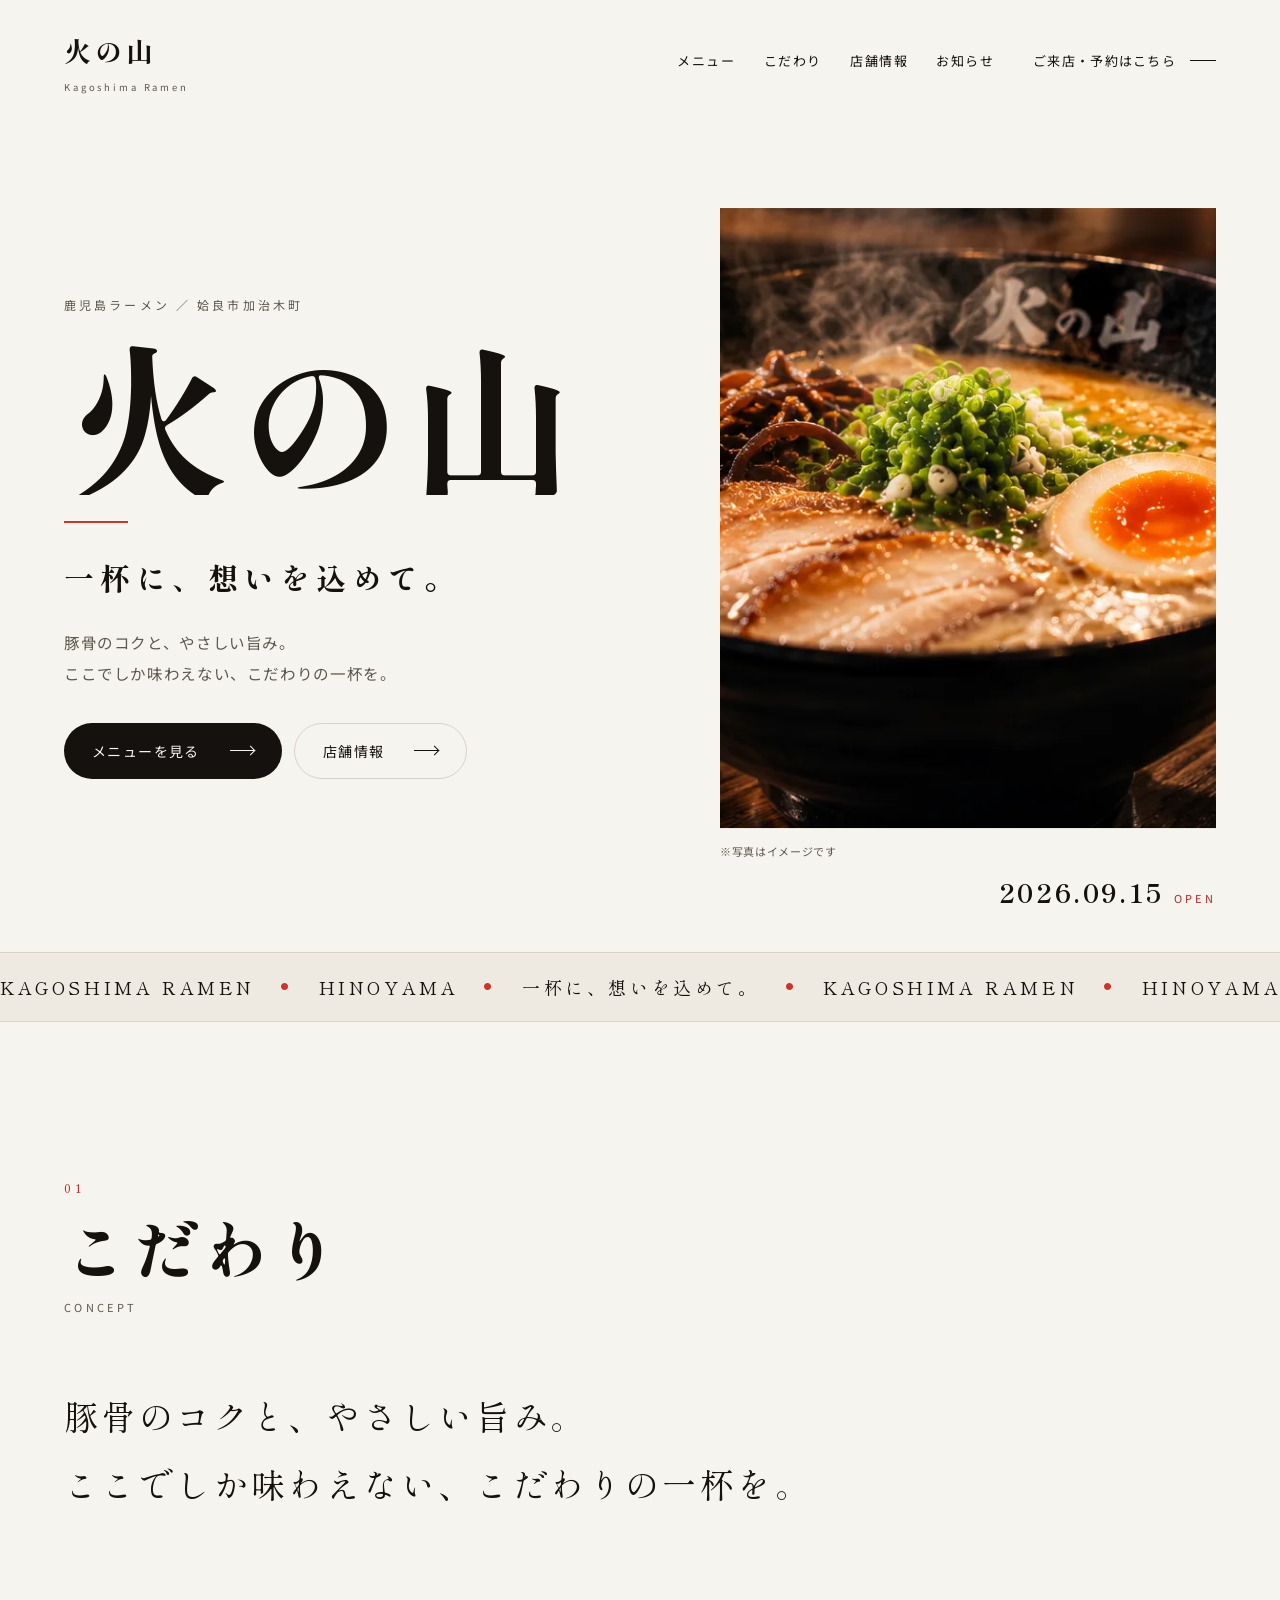
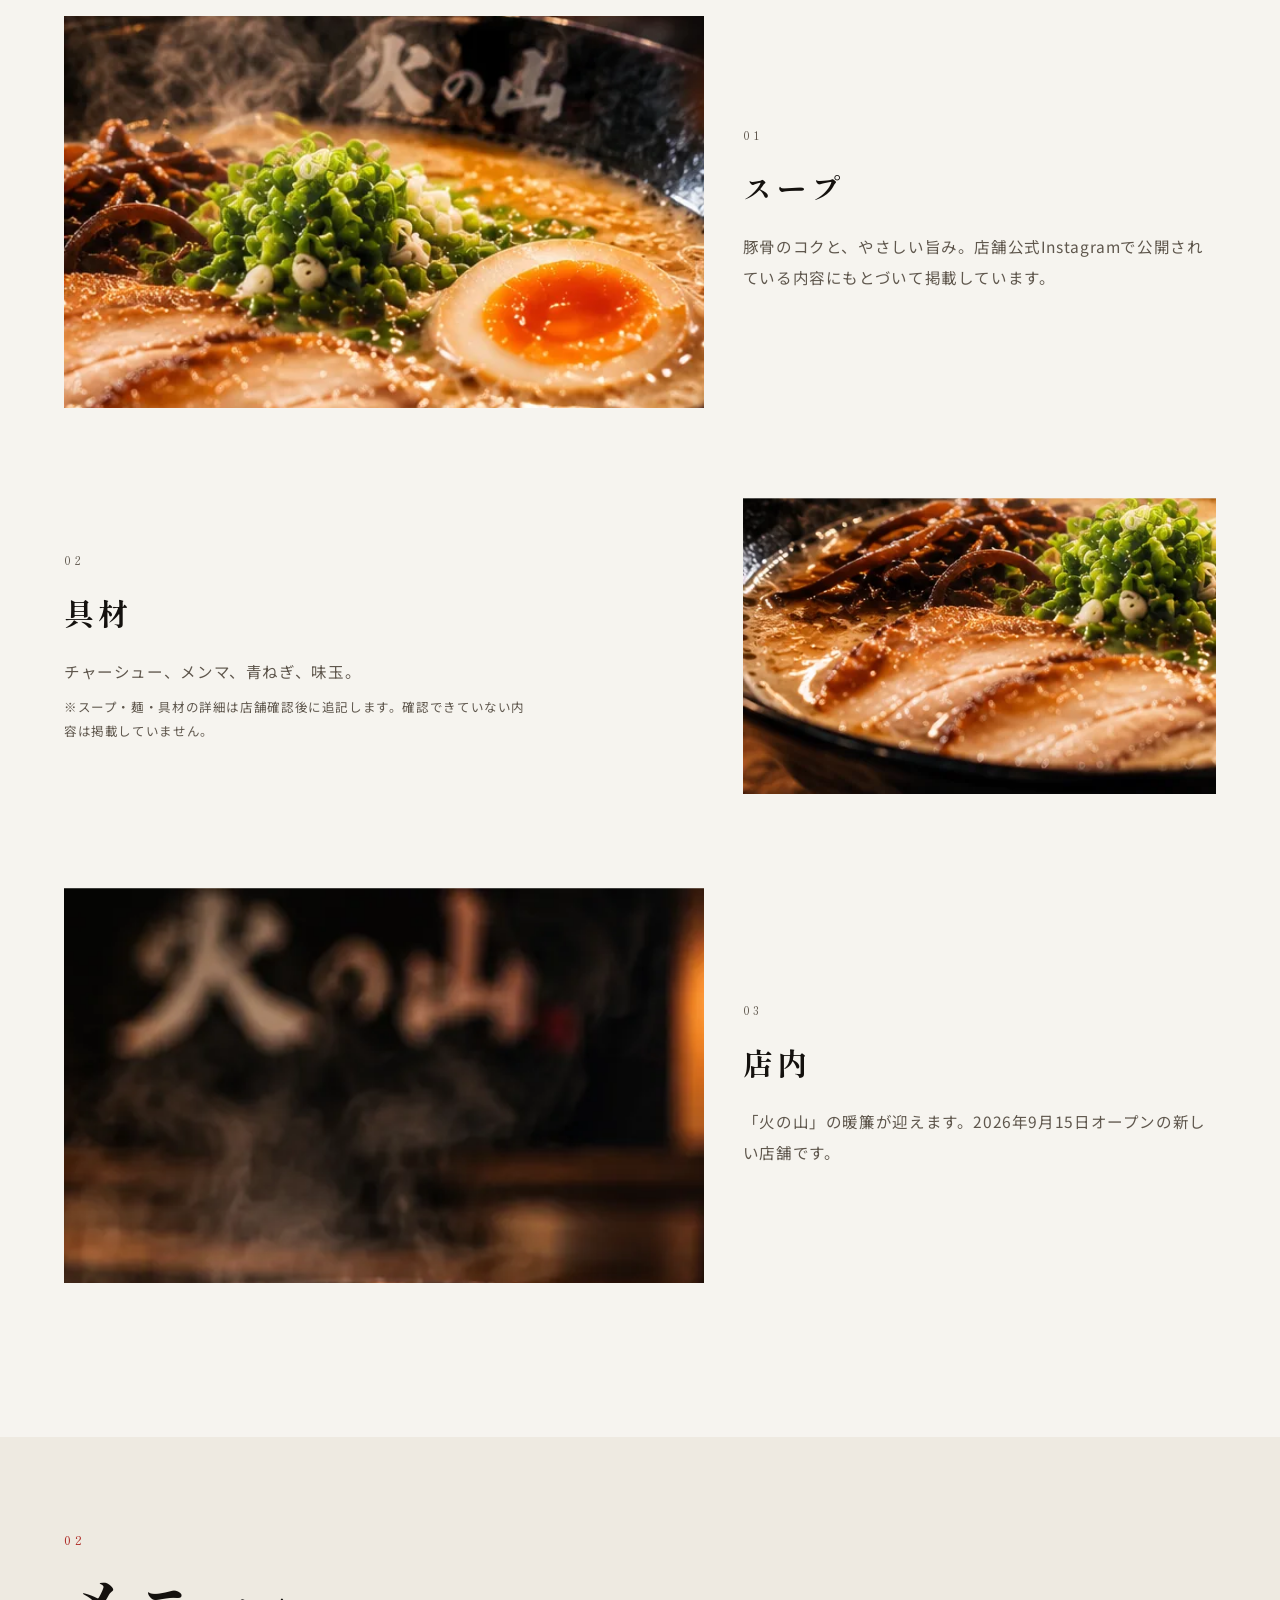
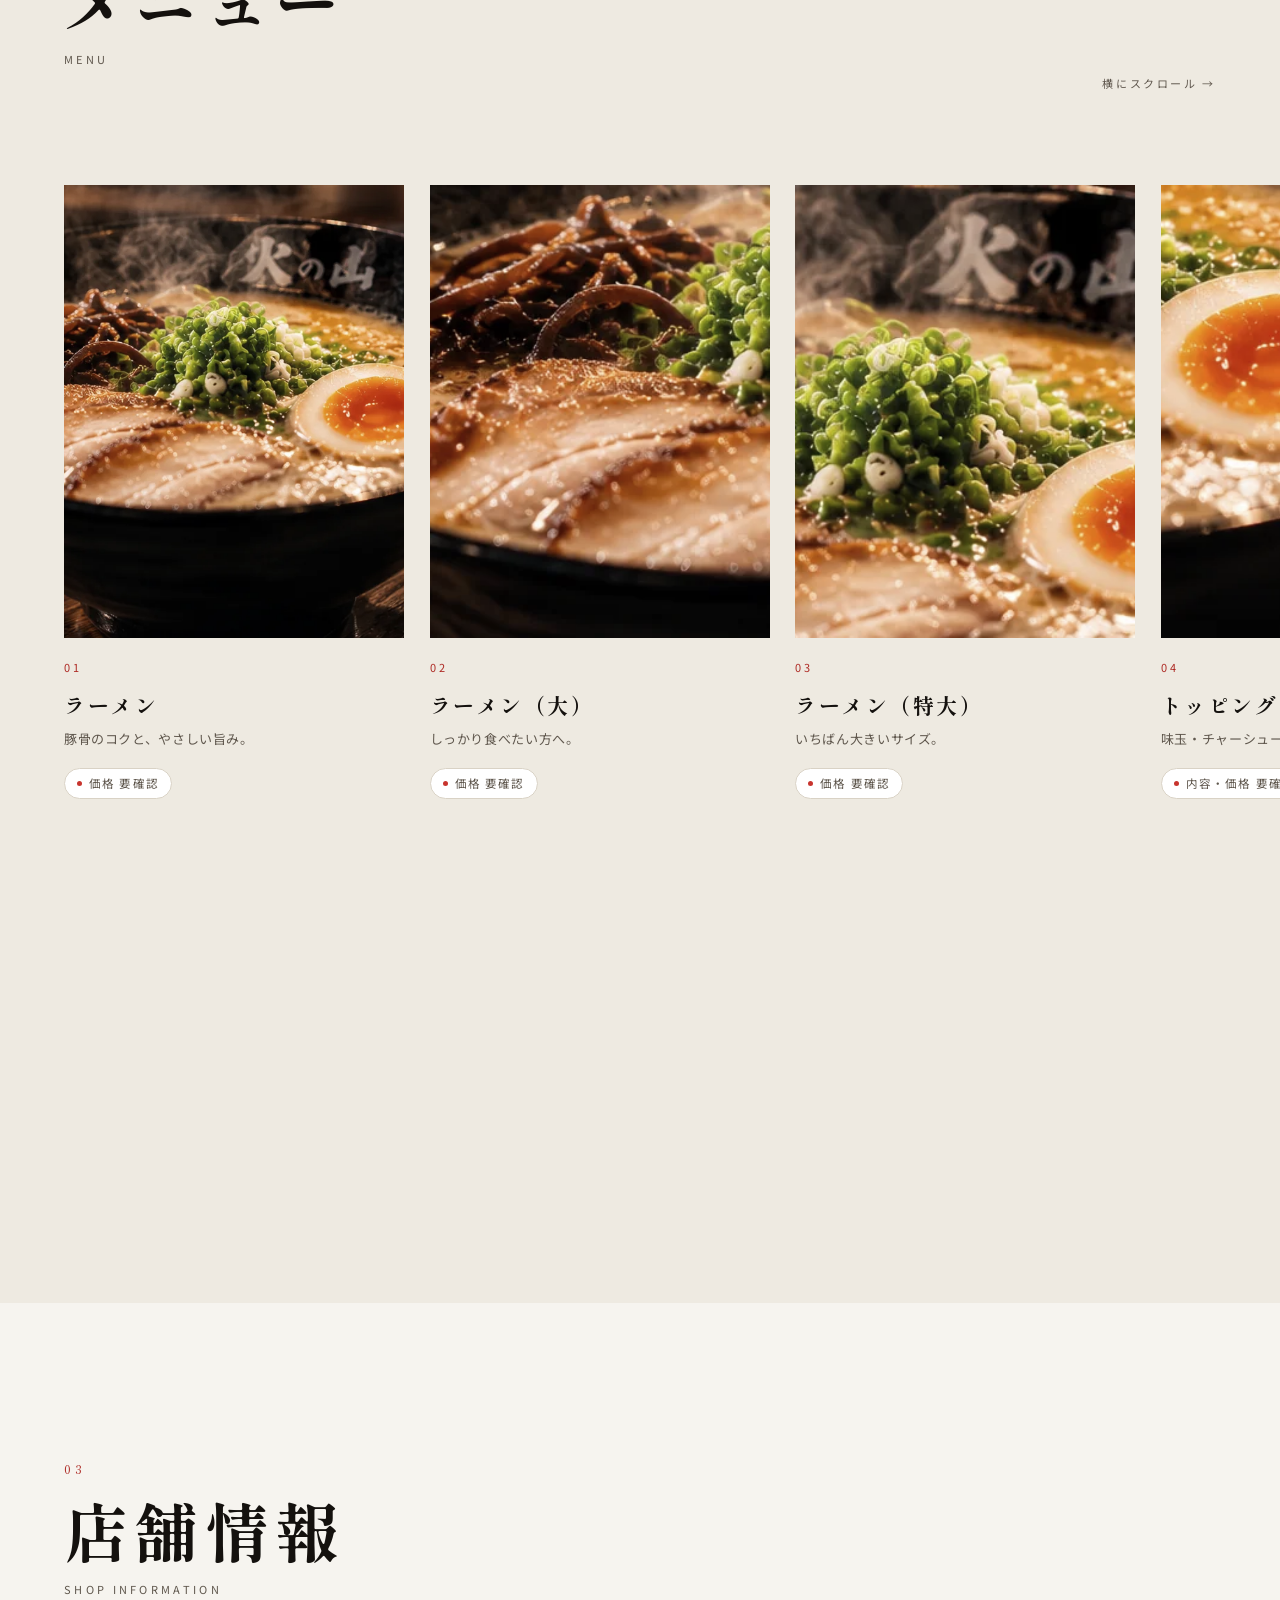
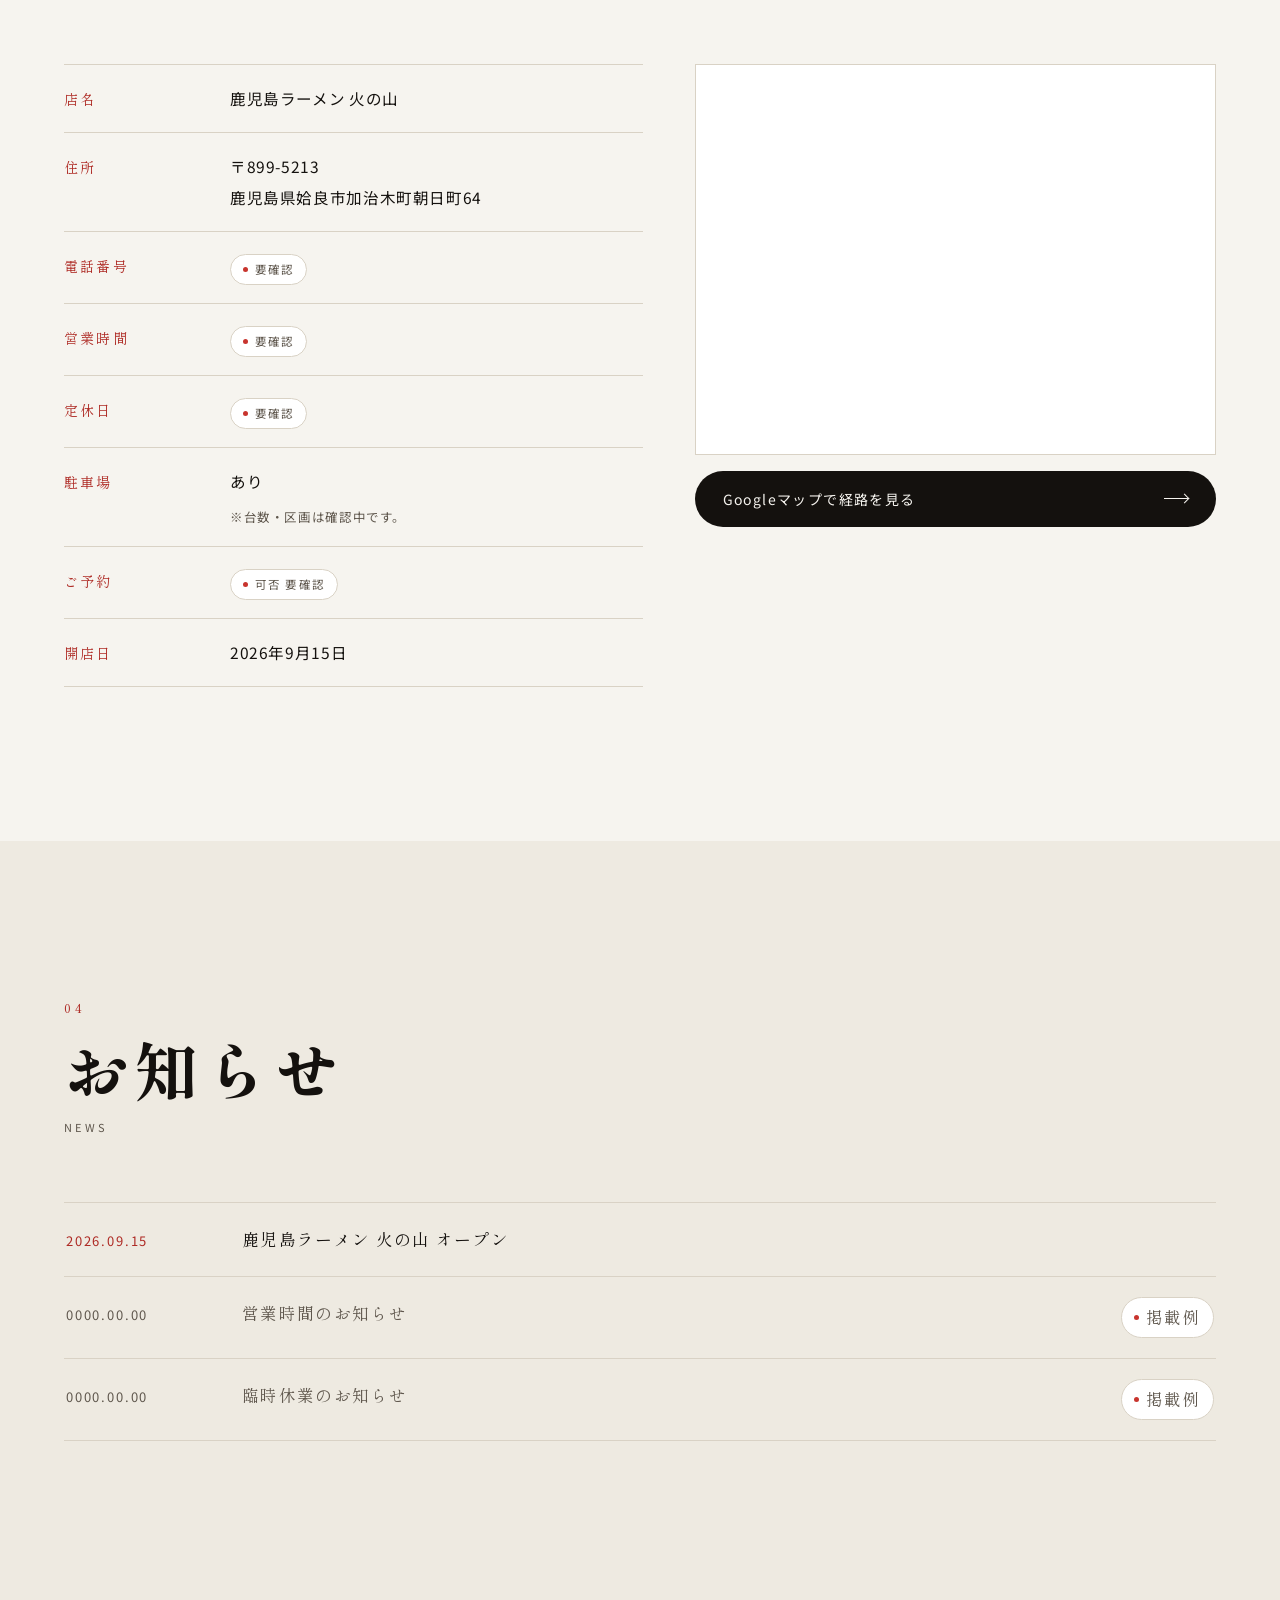
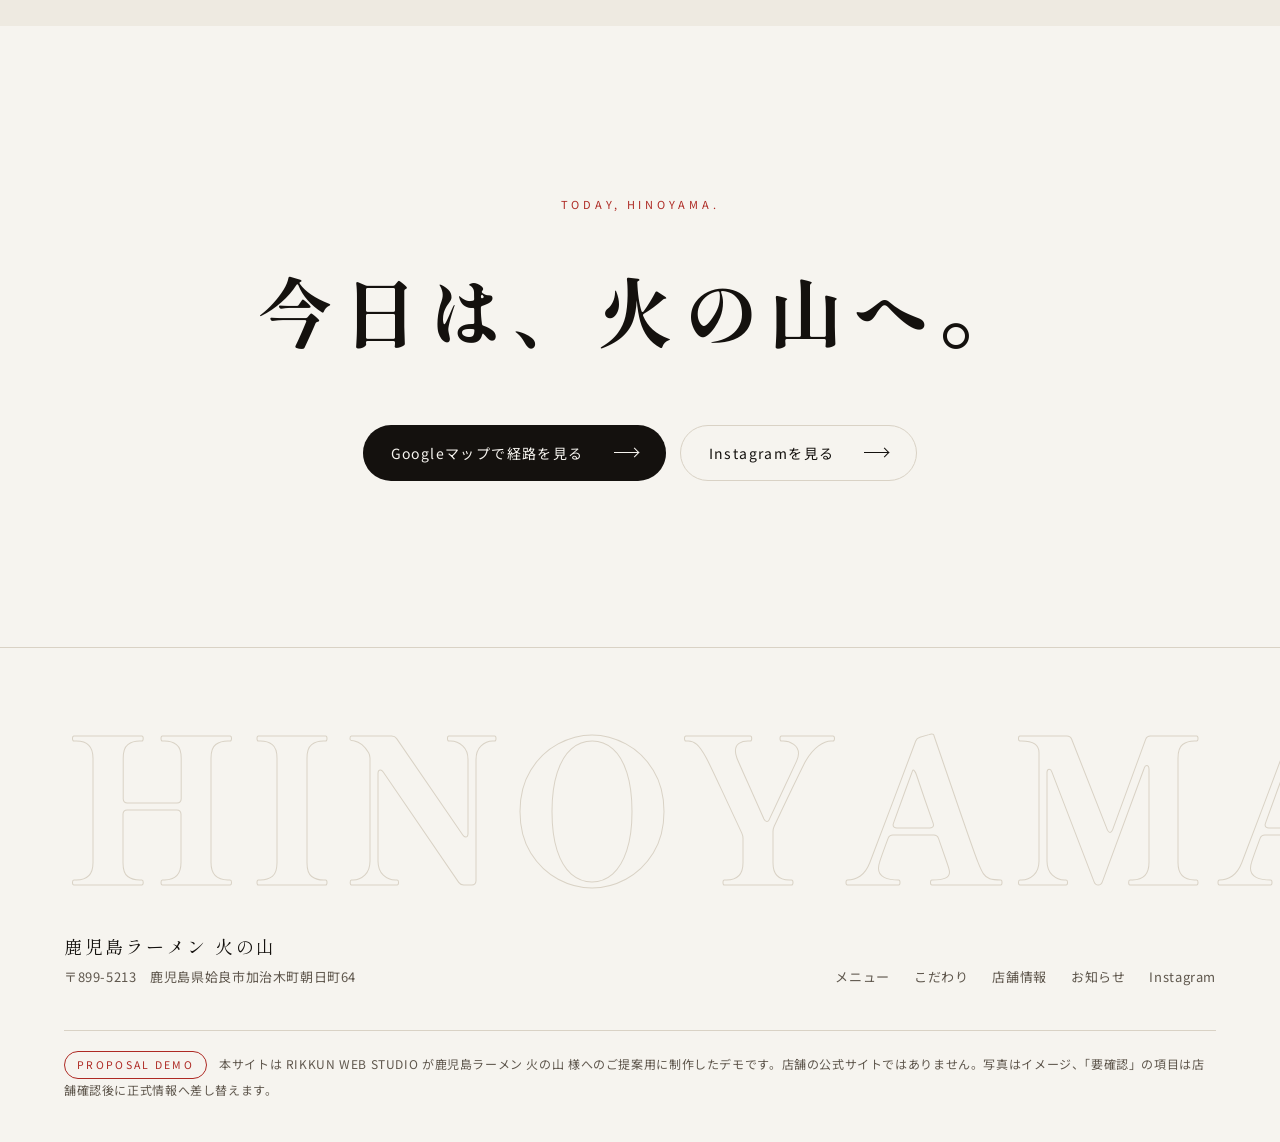
==== plan-b.html @ 131888f5 "feat: デザイン案B・案Cを追加（情報と事実性ルールは3案共通） 案A（index.html）はそのまま残し、見せ方の異なる2案を追加。  案B plan-b.html ― EDITORIAL L" ====
<!DOCTYPE html>
<html lang="ja">
<head>
<meta charset="utf-8">
<meta name="viewport" content="width=device-width, initial-scale=1">
<!-- ==========================================================================
     鹿児島ラーメン 火の山 ｜ 提案用デモサイト 案B
     コンセプト：EDITORIAL LIGHT ― 白と余白。写真と大きな文字だけで見せる。
     案Aが「夜の店内」なら、案Bは「昼の雑誌ページ」。
     ========================================================================== -->
<title>鹿児島ラーメン 火の山｜姶良市加治木町（案B）</title>
<meta name="description" content="姶良市加治木町の鹿児島ラーメン 火の山。豚骨のコクと、やさしい旨み。メニュー・店舗情報・アクセスをご案内します。">
<meta name="robots" content="noindex, nofollow">
<meta name="theme-color" content="#f6f4ef">
<script>document.documentElement.classList.add('js');</script>
<link rel="icon" href="assets/img/favicon.svg" type="image/svg+xml">
<link rel="preconnect" href="https://fonts.googleapis.com">
<link rel="preconnect" href="https://fonts.gstatic.com" crossorigin>
<link rel="preload" as="image" href="assets/img/dish-main.webp" fetchpriority="high">
<link rel="stylesheet" href="https://fonts.googleapis.com/css2?family=Noto+Sans+JP:wght@400;500;700&family=Shippori+Mincho+B1:wght@600;700;800&display=swap">
<link rel="stylesheet" href="assets/css/plan-b.css">
</head>

<body>
<a class="skip-link" href="#main">本文へスキップ</a>

<div class="progress" data-progress aria-hidden="true"><span></span></div>
<div class="cursor" data-cursor aria-hidden="true"><span>VIEW</span></div>

<header class="head" data-head>
  <a class="logo" href="#top">
    <span class="logo__name">火の山</span>
    <span class="logo__sub">Kagoshima Ramen</span>
  </a>
  <nav class="nav" aria-label="サイト内メニュー">
    <a href="#menu">メニュー</a>
    <a href="#concept">こだわり</a>
    <a href="#shop">店舗情報</a>
    <a href="#news">お知らせ</a>
  </nav>
  <a class="head__cta" href="#shop"><span>ご来店・予約はこちら</span><i aria-hidden="true"></i></a>
  <button class="burger" type="button" data-burger aria-expanded="false" aria-label="メニューを開く"><span></span><span></span></button>
</header>

<div class="drawer" data-drawer hidden>
  <nav aria-label="サイト内メニュー（モバイル）">
    <a href="#menu"><b>01</b>メニュー</a>
    <a href="#concept"><b>02</b>こだわり</a>
    <a href="#shop"><b>03</b>店舗情報</a>
    <a href="#news"><b>04</b>お知らせ</a>
  </nav>
</div>

<main id="main">

<!-- ===== HERO ================================================== -->
<section class="hero" id="top">
  <div class="hero__type">
    <p class="hero__label" data-in="1">鹿児島ラーメン ／ 姶良市加治木町</p>
    <h1 class="hero__title">
      <span class="line" data-in="2"><i>火の山</i></span>
    </h1>
    <p class="hero__lead" data-in="3">一杯に、想いを込めて。</p>
    <p class="hero__copy" data-in="4">豚骨のコクと、やさしい旨み。<br>ここでしか味わえない、こだわりの一杯を。</p>
    <p class="hero__cta" data-in="5">
      <a class="btn" href="#menu"><span>メニューを見る</span><i aria-hidden="true"></i></a>
      <a class="btn btn--ghost" href="#shop"><span>店舗情報</span><i aria-hidden="true"></i></a>
    </p>
  </div>

  <figure class="hero__fig" data-in="3">
    <img src="assets/img/dish-main.webp" width="850" height="649" alt="火の山のラーメン。豚骨スープにチャーシュー、メンマ、青ねぎ、味玉をのせた一杯。" fetchpriority="high" data-parallax="-26">
    <figcaption>※写真はイメージです</figcaption>
  </figure>

  <p class="hero__open" data-in="5"><b>2026.09.15</b><span>OPEN</span></p>
</section>

<div class="ticker" aria-hidden="true">
  <div class="ticker__track" data-ticker>
    <span>KAGOSHIMA RAMEN<i>●</i>HINOYAMA<i>●</i>一杯に、想いを込めて。<i>●</i></span>
    <span>KAGOSHIMA RAMEN<i>●</i>HINOYAMA<i>●</i>一杯に、想いを込めて。<i>●</i></span>
  </div>
</div>

<!-- ===== CONCEPT =============================================== -->
<section class="concept" id="concept" aria-labelledby="concept-h">
  <div class="wrap">
    <div class="shead">
      <p class="shead__no" data-reveal>01</p>
      <h2 class="shead__title" id="concept-h" data-reveal><span class="line"><i>こだわり</i></span></h2>
      <p class="shead__en" data-reveal>Concept</p>
    </div>

    <p class="statement" data-reveal>
      豚骨のコクと、やさしい旨み。<br>
      ここでしか味わえない、こだわりの一杯を。
    </p>

    <div class="rows">
      <div class="row" data-reveal>
        <figure class="row__fig"><img src="assets/img/d-broth.webp" width="570" height="370" loading="lazy" alt="豚骨スープの表面。細かな油が浮き、湯気が立っている。" data-parallax="-16"></figure>
        <div class="row__text">
          <p class="row__no">01</p>
          <h3>スープ</h3>
          <p>豚骨のコクと、やさしい旨み。店舗公式Instagramで公開されている内容にもとづいて掲載しています。</p>
        </div>
      </div>
      <div class="row row--rev" data-reveal>
        <figure class="row__fig"><img src="assets/img/d-chashu.webp" width="520" height="380" loading="lazy" alt="チャーシューとメンマ、青ねぎがのった一杯の具材。" data-parallax="14"></figure>
        <div class="row__text">
          <p class="row__no">02</p>
          <h3>具材</h3>
          <p>チャーシュー、メンマ、青ねぎ、味玉。<span class="note">※スープ・麺・具材の詳細は店舗確認後に追記します。確認できていない内容は掲載していません。</span></p>
        </div>
      </div>
      <div class="row" data-reveal>
        <figure class="row__fig"><img src="assets/img/noren.webp" width="640" height="330" loading="lazy" alt="店内に掲げられた「火の山」の暖簾。" data-parallax="-10"></figure>
        <div class="row__text">
          <p class="row__no">03</p>
          <h3>店内</h3>
          <p>「火の山」の暖簾が迎えます。2026年9月15日オープンの新しい店舗です。</p>
        </div>
      </div>
    </div>
  </div>
</section>

<!-- ===== MENU（横スクロール） ================================== -->
<section class="hscroll" id="menu" data-hscroll aria-labelledby="menu-h">
  <div class="hscroll__sticky">
    <div class="wrap hscroll__head">
      <div class="shead">
        <p class="shead__no" data-reveal>02</p>
        <h2 class="shead__title" id="menu-h" data-reveal><span class="line"><i>メニュー</i></span></h2>
        <p class="shead__en" data-reveal>Menu</p>
      </div>
      <p class="hscroll__hint" aria-hidden="true">横にスクロール →</p>
    </div>

    <div class="hscroll__track" data-htrack>
      <article class="card">
        <figure><img src="assets/img/dish-main.webp" width="850" height="649" loading="lazy" alt="ラーメン"></figure>
        <p class="card__no">01</p>
        <h3>ラーメン</h3>
        <p class="card__desc">豚骨のコクと、やさしい旨み。</p>
        <p class="card__price"><span class="tbc">価格 要確認</span></p>
      </article>
      <article class="card">
        <figure><img src="assets/img/d-chashu.webp" width="520" height="380" loading="lazy" alt="ラーメン（大）"></figure>
        <p class="card__no">02</p>
        <h3>ラーメン（大）</h3>
        <p class="card__desc">しっかり食べたい方へ。</p>
        <p class="card__price"><span class="tbc">価格 要確認</span></p>
      </article>
      <article class="card">
        <figure><img src="assets/img/d-broth.webp" width="570" height="370" loading="lazy" alt="ラーメン（特大）"></figure>
        <p class="card__no">03</p>
        <h3>ラーメン（特大）</h3>
        <p class="card__desc">いちばん大きいサイズ。</p>
        <p class="card__price"><span class="tbc">価格 要確認</span></p>
      </article>
      <article class="card">
        <figure><img src="assets/img/d-egg.webp" width="400" height="350" loading="lazy" alt="トッピング"></figure>
        <p class="card__no">04</p>
        <h3>トッピング</h3>
        <p class="card__desc">味玉・チャーシューなど。</p>
        <p class="card__price"><span class="tbc">内容・価格 要確認</span></p>
      </article>
      <article class="card card--note">
        <p>※掲載しているのは公開情報から確認できたメニューです。<br>構成・価格は店舗確認後に正式情報へ差し替えます。</p>
        <a class="btn btn--ghost" href="https://www.instagram.com/kagoshima.ramen.hinoyama/" target="_blank" rel="noopener"><span>最新のメニューを見る</span><i aria-hidden="true"></i></a>
      </article>
    </div>
  </div>
</section>

<!-- ===== SHOP ================================================== -->
<section class="shop" id="shop" aria-labelledby="shop-h">
  <div class="wrap">
    <div class="shead">
      <p class="shead__no" data-reveal>03</p>
      <h2 class="shead__title" id="shop-h" data-reveal><span class="line"><i>店舗情報</i></span></h2>
      <p class="shead__en" data-reveal>Shop Information</p>
    </div>

    <div class="shop__grid">
      <dl class="table" data-reveal>
        <div><dt>店名</dt><dd>鹿児島ラーメン 火の山</dd></div>
        <div><dt>住所</dt><dd>〒899-5213<br>鹿児島県姶良市加治木町朝日町64</dd></div>
        <div><dt>電話番号</dt><dd><span class="tbc">要確認</span></dd></div>
        <div><dt>営業時間</dt><dd><span class="tbc">要確認</span></dd></div>
        <div><dt>定休日</dt><dd><span class="tbc">要確認</span></dd></div>
        <div><dt>駐車場</dt><dd>あり<span class="note">※台数・区画は確認中です。</span></dd></div>
        <div><dt>ご予約</dt><dd><span class="tbc">可否 要確認</span></dd></div>
        <div><dt>開店日</dt><dd>2026年9月15日</dd></div>
      </dl>

      <div class="shop__map" data-reveal>
        <div class="map">
          <iframe title="鹿児島ラーメン 火の山 周辺地図（Googleマップ）"
            src="https://www.google.com/maps?q=%E9%B9%BF%E5%85%90%E5%B3%B6%E3%83%A9%E3%83%BC%E3%83%A1%E3%83%B3%20%E7%81%AB%E3%81%AE%E5%B1%B1%20%E9%B9%BF%E5%85%90%E5%B3%B6%E7%9C%8C%E5%A7%B6%E8%89%AF%E5%B8%82%E5%8A%A0%E6%B2%BB%E6%9C%A8%E7%94%BA%E6%9C%9D%E6%97%A5%E7%94%BA64&amp;hl=ja&amp;z=17&amp;output=embed"
            loading="lazy" referrerpolicy="no-referrer-when-downgrade"></iframe>
        </div>
        <a class="btn btn--wide" href="https://www.google.com/maps/dir/?api=1&amp;destination=%E9%B9%BF%E5%85%90%E5%B3%B6%E3%83%A9%E3%83%BC%E3%83%A1%E3%83%B3%20%E7%81%AB%E3%81%AE%E5%B1%B1%20%E9%B9%BF%E5%85%90%E5%B3%B6%E7%9C%8C%E5%A7%B6%E8%89%AF%E5%B8%82%E5%8A%A0%E6%B2%BB%E6%9C%A8%E7%94%BA%E6%9C%9D%E6%97%A5%E7%94%BA64" target="_blank" rel="noopener"><span>Googleマップで経路を見る</span><i aria-hidden="true"></i></a>
      </div>
    </div>
  </div>
</section>

<!-- ===== NEWS ================================================== -->
<section class="news" id="news" aria-labelledby="news-h">
  <div class="wrap">
    <div class="shead">
      <p class="shead__no" data-reveal>04</p>
      <h2 class="shead__title" id="news-h" data-reveal><span class="line"><i>お知らせ</i></span></h2>
      <p class="shead__en" data-reveal>News</p>
    </div>
    <ol class="news__list">
      <li data-reveal><time datetime="2026-09-15">2026.09.15</time><span>鹿児島ラーメン 火の山 オープン</span></li>
      <li class="is-sample" data-reveal><time>0000.00.00</time><span>営業時間のお知らせ</span><span class="tbc">掲載例</span></li>
      <li class="is-sample" data-reveal><time>0000.00.00</time><span>臨時休業のお知らせ</span><span class="tbc">掲載例</span></li>
    </ol>
    <p class="note" data-reveal>※「掲載例」はレイアウト確認用の表示です。実際のお知らせは掲載していません。</p>
  </div>
</section>

<!-- ===== CLOSING =============================================== -->
<section class="closing">
  <div class="wrap">
    <p class="closing__en" data-reveal>Today, Hinoyama.</p>
    <h2 class="closing__copy" data-reveal><span class="line"><i>今日は、火の山へ。</i></span></h2>
    <p class="closing__cta" data-reveal>
      <a class="btn" href="https://www.google.com/maps/dir/?api=1&amp;destination=%E9%B9%BF%E5%85%90%E5%B3%B6%E3%83%A9%E3%83%BC%E3%83%A1%E3%83%B3%20%E7%81%AB%E3%81%AE%E5%B1%B1%20%E9%B9%BF%E5%85%90%E5%B3%B6%E7%9C%8C%E5%A7%B6%E8%89%AF%E5%B8%82%E5%8A%A0%E6%B2%BB%E6%9C%A8%E7%94%BA%E6%9C%9D%E6%97%A5%E7%94%BA64" target="_blank" rel="noopener"><span>Googleマップで経路を見る</span><i aria-hidden="true"></i></a>
      <a class="btn btn--ghost" href="https://www.instagram.com/kagoshima.ramen.hinoyama/" target="_blank" rel="noopener"><span>Instagramを見る</span><i aria-hidden="true"></i></a>
    </p>
  </div>
</section>

</main>

<footer class="foot">
  <div class="wrap">
    <p class="foot__big" aria-hidden="true">HINOYAMA</p>
    <div class="foot__cols">
      <div>
        <p class="foot__name">鹿児島ラーメン 火の山</p>
        <p class="foot__addr">〒899-5213　鹿児島県姶良市加治木町朝日町64</p>
      </div>
      <nav class="foot__nav" aria-label="フッターメニュー">
        <a href="#menu">メニュー</a><a href="#concept">こだわり</a><a href="#shop">店舗情報</a><a href="#news">お知らせ</a>
        <a href="https://www.instagram.com/kagoshima.ramen.hinoyama/" target="_blank" rel="noopener">Instagram</a>
      </nav>
    </div>
    <p class="foot__demo"><span>PROPOSAL DEMO</span>本サイトは RIKKUN WEB STUDIO が鹿児島ラーメン 火の山 様へのご提案用に制作したデモです。店舗の公式サイトではありません。写真はイメージ、「要確認」の項目は店舗確認後に正式情報へ差し替えます。</p>
  </div>
</footer>

<script src="assets/js/plan-b.js" defer></script>
</body>
</html>
---- assets/css/plan-b.css ----
@charset "utf-8";
/* ==========================================================================
   火の山 ｜ 案B：EDITORIAL LIGHT
   白と余白、大きな明朝、朱の一点。写真は白地に置いて素材感を見せる。
   ========================================================================== */
:root {
  --paper:  #f6f4ef;
  --paper2: #eeeae1;
  --ink:    #14110e;
  --ink-60: #5f574d;
  --line:   #d9d2c5;
  --red:    #c8342e;
  --red-ink:#ae2a24;   /* 小さな文字用（白地でAA確保） */

  --font-jp:  "Noto Sans JP", "Hiragino Kaku Gothic ProN", "Yu Gothic", Meiryo, sans-serif;
  --font-min: "Shippori Mincho B1", "Hiragino Mincho ProN", "Yu Mincho", serif;

  --pad: clamp(20px, 5vw, 80px);
  --sec: clamp(88px, 12vw, 180px);
  --maxw: 1280px;
  --e: cubic-bezier(.16, 1, .3, 1);
}

*, *::before, *::after { box-sizing: border-box; }
html { -webkit-text-size-adjust: 100%; scroll-behavior: smooth; }
@media (prefers-reduced-motion: reduce) { html { scroll-behavior: auto; } }
body {
  margin: 0; background: var(--paper); color: var(--ink);
  font-family: var(--font-jp); font-size: 15.5px; line-height: 2; letter-spacing: .04em;
  overflow-x: hidden;
}
body.is-locked { overflow: hidden; }
h1, h2, h3, p, dl, dd, ol, ul, figure { margin: 0; }
ul, ol { padding: 0; list-style: none; }
img { display: block; max-width: 100%; height: auto; }
a { color: inherit; text-decoration: none; }
button { font: inherit; color: inherit; background: none; border: 0; cursor: pointer; }
:focus-visible { outline: 2px solid var(--red); outline-offset: 4px; }
.wrap { width: 100%; max-width: var(--maxw); margin-inline: auto; padding-inline: var(--pad); }
.skip-link {
  position: fixed; top: 10px; left: 10px; z-index: 300; transform: translateY(-200%);
  background: var(--ink); color: var(--paper); padding: 12px 20px;
}
.skip-link:focus { transform: translateY(0); }
.note { display: block; margin-top: 8px; font-size: 12.5px; line-height: 1.9; color: var(--ink-60); }

/* 未確認情報 */
.tbc {
  display: inline-flex; align-items: center; gap: 7px; padding: 3px 12px;
  border: 1px solid var(--line); border-radius: 999px; background: #fff;
  font-size: 11.5px; letter-spacing: .1em; color: var(--ink-60); white-space: nowrap;
}
.tbc::before { content: ""; width: 5px; height: 5px; border-radius: 50%; background: var(--red); }

/* 行マスクの出現（エディトリアルらしい動き）
   JS無効のときは transform をかけない＝常に表示される */
.line { display: block; overflow: hidden; }
.line > i { display: block; font-style: normal; }
.js .line > i { transform: translateY(105%); }
.js .is-in .line > i, .js .is-ready .line > i { transform: none; transition: transform 1.1s var(--e); }

/* ボタン */
.btn {
  display: inline-flex; align-items: center; justify-content: space-between; gap: 30px;
  min-height: 56px; padding: 12px 28px; border-radius: 999px;
  background: var(--ink); color: var(--paper);
  font-size: 14px; letter-spacing: .1em;
  transition: background-color .4s var(--e), color .4s var(--e), gap .4s var(--e);
}
.btn i { position: relative; display: block; width: 24px; height: 1px; background: currentColor; }
.btn i::after {
  content: ""; position: absolute; right: 0; top: -3px; width: 7px; height: 7px;
  border-top: 1px solid currentColor; border-right: 1px solid currentColor; transform: rotate(45deg);
}
.btn:hover { background: var(--red); gap: 38px; }
.btn--ghost { background: transparent; color: var(--ink); border: 1px solid var(--line); }
.btn--ghost:hover { background: var(--ink); color: var(--paper); border-color: var(--ink); }
.btn--wide { width: 100%; }

/* 進捗・カーソル */
.progress { position: fixed; top: 0; left: 0; right: 0; height: 2px; z-index: 120; }
.progress span { display: block; height: 100%; width: 0; background: var(--red); }
.cursor {
  position: fixed; top: 0; left: 0; z-index: 130; width: 0; height: 0; pointer-events: none;
}
.cursor span {
  position: absolute; left: -37px; top: -37px; width: 74px; height: 74px;
  display: grid; place-items: center; border-radius: 50%; background: var(--red); color: #fff;
  font-size: 10px; letter-spacing: .18em;
  opacity: 0; transform: scale(.4); transition: opacity .4s var(--e), transform .5s var(--e);
}
.cursor.is-on span { opacity: 1; transform: scale(1); }
@media (hover: none), (pointer: coarse) { .cursor { display: none; } }

/* ヘッダー */
.head {
  position: fixed; top: 0; left: 0; right: 0; z-index: 100;
  display: flex; align-items: center; gap: clamp(20px, 3vw, 48px);
  padding: 24px var(--pad); transition: padding .4s var(--e), background-color .4s, border-color .4s;
  border-bottom: 1px solid transparent;
}
.head.is-stuck { padding: 12px var(--pad); background: rgba(246, 244, 239, .9); backdrop-filter: blur(10px); border-bottom-color: var(--line); }
.logo { margin-right: auto; display: grid; }
.logo__name { font-family: var(--font-min); font-weight: 800; font-size: clamp(22px, 2.6vw, 27px); letter-spacing: .14em; }
.logo__sub { font-size: 9.5px; letter-spacing: .3em; color: var(--ink-60); }
.nav { display: flex; gap: clamp(16px, 2.2vw, 32px); }
.nav a { position: relative; font-size: 13px; letter-spacing: .12em; padding: 6px 0; }
.nav a::after {
  content: ""; position: absolute; left: 0; bottom: 0; width: 100%; height: 1px; background: var(--red);
  transform: scaleX(0); transform-origin: right; transition: transform .4s var(--e);
}
.nav a:hover::after, .nav a.is-current::after { transform: scaleX(1); transform-origin: left; }
.head__cta { display: inline-flex; align-items: center; gap: 14px; font-size: 13px; letter-spacing: .1em; }
.head__cta i { display: block; width: 26px; height: 1px; background: var(--ink); transition: width .4s var(--e); }
.head__cta:hover i { width: 36px; }
@media (max-width: 960px) { .nav, .head__cta { display: none; } }
.burger { display: none; width: 42px; height: 42px; margin-left: auto; padding: 12px 6px; }
.burger span { display: block; height: 1px; background: var(--ink); transition: transform .4s var(--e); }
.burger span + span { margin-top: 8px; }
.burger[aria-expanded="true"] span:first-child { transform: translateY(4.5px) rotate(18deg); }
.burger[aria-expanded="true"] span:last-child { transform: translateY(-4.5px) rotate(-18deg); }
@media (max-width: 960px) { .burger { display: block; } }
.drawer {
  position: fixed; inset: 0; z-index: 99; display: grid; align-content: center;
  padding: 100px var(--pad); background: var(--paper);
  opacity: 0; visibility: hidden; transition: opacity .45s var(--e), visibility .45s;
}
.drawer.is-open { opacity: 1; visibility: visible; }
.drawer a {
  display: flex; align-items: baseline; gap: 18px; padding: 16px 0; border-bottom: 1px solid var(--line);
  font-family: var(--font-min); font-size: 24px; letter-spacing: .12em;
  opacity: 0; transform: translateY(16px); transition: opacity .6s var(--e), transform .6s var(--e);
}
.drawer a b { font-family: var(--font-jp); font-size: 11px; font-weight: 400; letter-spacing: .24em; color: var(--red-ink); }
.drawer.is-open a { opacity: 1; transform: none; }
.drawer.is-open a:nth-child(1) { transition-delay: .06s; }
.drawer.is-open a:nth-child(2) { transition-delay: .12s; }
.drawer.is-open a:nth-child(3) { transition-delay: .18s; }
.drawer.is-open a:nth-child(4) { transition-delay: .24s; }

/* ヒーロー */
.hero {
  position: relative; display: grid; gap: clamp(30px, 4vw, 60px);
  padding: clamp(130px, 17vw, 210px) var(--pad) clamp(50px, 7vw, 90px);
  max-width: var(--maxw); margin-inline: auto;
}
@media (min-width: 900px) { .hero { grid-template-columns: 1fr .82fr; align-items: center; } }
.hero__label { font-size: 12px; letter-spacing: .26em; color: var(--ink-60); }
.hero__title { margin-top: 18px; }
.hero__title .line > i {
  display: block; font-family: var(--font-min); font-weight: 800;
  font-size: clamp(76px, 13vw, 168px); line-height: .96; letter-spacing: .04em;
}
.hero__lead {
  margin-top: 26px; padding-top: 26px; position: relative;
  font-family: var(--font-min); font-weight: 700; font-size: clamp(20px, 2.6vw, 30px); letter-spacing: .2em;
}
.hero__lead::before {
  content: ""; position: absolute; top: 0; left: 0; width: 64px; height: 2px; background: var(--red);
  transform: scaleX(0); transform-origin: left; transition: transform .9s var(--e) .7s;
}
.is-ready .hero__lead::before { transform: scaleX(1); }
.hero__copy { margin-top: 20px; color: var(--ink-60); }
.hero__cta { margin-top: 34px; display: flex; flex-wrap: wrap; gap: 12px; }
.hero__fig { position: relative; }
.hero__fig img { width: 100%; aspect-ratio: 4 / 5; object-fit: cover; }
@media (max-width: 899px) { .hero__fig img { aspect-ratio: 4 / 3; } }
.hero__fig figcaption { margin-top: 10px; font-size: 11px; color: var(--ink-60); letter-spacing: .06em; }
.hero__open {
  position: absolute; right: var(--pad); bottom: clamp(16px, 3vw, 34px);
  display: flex; align-items: baseline; gap: 10px;
}
.hero__open b { font-family: var(--font-min); font-size: clamp(18px, 2.4vw, 26px); letter-spacing: .1em; }
.hero__open span { font-size: 11px; letter-spacing: .3em; color: var(--red-ink); }
@media (max-width: 899px) { .hero__open { position: static; margin-top: 22px; } }

/* 流れる帯 */
.ticker { border-block: 1px solid var(--line); padding: 16px 0; overflow: hidden; background: var(--paper2); }
.ticker__track { display: flex; width: max-content; animation: tick 34s linear infinite; }
.ticker__track span {
  display: inline-flex; align-items: center; white-space: nowrap;
  font-family: var(--font-min); font-size: clamp(14px, 1.8vw, 18px); letter-spacing: .2em;
}
.ticker__track i { margin: 0 26px; color: var(--red); font-style: normal; font-size: 8px; }
@keyframes tick { to { transform: translateX(-50%); } }

/* セクション見出し */
.shead { display: grid; gap: 6px; margin-bottom: clamp(38px, 5vw, 70px); }
.shead__no { font-family: var(--font-min); font-size: 13px; letter-spacing: .3em; color: var(--red-ink); }
.shead__title .line > i { font-family: var(--font-min); font-weight: 800; font-size: clamp(32px, 5.6vw, 64px); letter-spacing: .1em; line-height: 1.3; }
.shead__en { font-size: 11px; letter-spacing: .3em; color: var(--ink-60); text-transform: uppercase; }

/* こだわり */
.concept { padding-block: var(--sec); }
.statement {
  font-family: var(--font-min); font-size: clamp(19px, 3vw, 34px); line-height: 2; letter-spacing: .1em;
  max-width: 24em; margin-bottom: clamp(48px, 7vw, 100px);
}
.rows { display: grid; gap: clamp(50px, 7vw, 110px); }
.row { display: grid; gap: clamp(20px, 3vw, 48px); align-items: center; }
@media (min-width: 820px) {
  .row { grid-template-columns: 1.15fr .85fr; }
  .row--rev .row__fig { order: 2; }
}
.row__fig { overflow: hidden; }
.row__fig img { width: 100%; aspect-ratio: 16 / 10; object-fit: cover; transform: scale(1.1); transition: transform 1.2s var(--e); }
.row:hover .row__fig img { transform: scale(1.16); }
.row__no { font-family: var(--font-min); font-size: 12px; letter-spacing: .3em; color: var(--red-ink); }
.row__text h3 { margin: 10px 0 14px; font-family: var(--font-min); font-size: clamp(22px, 3vw, 30px); letter-spacing: .14em; }
.row__text p { color: var(--ink-60); max-width: 30em; }

/* メニュー（横スクロール） */
.hscroll { position: relative; background: var(--paper2); }
.hscroll__sticky { padding-block: var(--sec); overflow: hidden; }
@media (min-width: 901px) {
  .hscroll__sticky {
    position: sticky; top: 0; min-height: 100vh;
    display: flex; flex-direction: column; justify-content: center; gap: clamp(30px, 4vw, 56px);
    padding-block: clamp(60px, 8vw, 90px);
  }
}
.hscroll__head { display: flex; justify-content: space-between; align-items: flex-end; gap: 30px; }
.hscroll__hint { font-size: 11px; letter-spacing: .24em; color: var(--ink-60); padding-bottom: 40px; }
.hscroll__track { display: flex; gap: clamp(16px, 2vw, 28px); padding-inline: var(--pad); will-change: transform; }
.card { flex: 0 0 min(340px, 74vw); }
.card figure { overflow: hidden; }
.card img { width: 100%; aspect-ratio: 3 / 4; object-fit: cover; transition: transform 1.1s var(--e), filter .8s var(--e); filter: grayscale(.25); }
.card:hover img { transform: scale(1.06); filter: none; }
.card__no { margin-top: 18px; font-size: 11px; letter-spacing: .3em; color: var(--red-ink); }
.card h3 { margin-top: 6px; font-family: var(--font-min); font-size: 21px; letter-spacing: .12em; }
.card__desc { font-size: 13px; color: var(--ink-60); }
.card__price { margin-top: 12px; }
.card--note {
  flex: 0 0 min(320px, 74vw); align-self: center; display: grid; gap: 22px; align-content: center;
  padding: 30px; border: 1px solid var(--line); font-size: 13px; color: var(--ink-60); line-height: 1.9;
}
@media (max-width: 900px), (prefers-reduced-motion: reduce) {
  .hscroll { height: auto !important; }
  .hscroll__sticky { position: static; height: auto; }
  .hscroll__track {
    transform: none !important; display: grid; grid-template-columns: repeat(2, 1fr);
    max-width: var(--maxw); margin-inline: auto; margin-top: 40px;
  }
  .card, .card--note { flex: none; }
  .hscroll__hint { display: none; }
}
@media (max-width: 560px) { .hscroll__track { grid-template-columns: 1fr; } }

/* 店舗情報 */
.shop { padding-block: var(--sec); }
.shop__grid { display: grid; gap: clamp(30px, 4vw, 60px); align-items: start; }
@media (min-width: 960px) { .shop__grid { grid-template-columns: 1fr .9fr; } }
.table > div { display: grid; gap: 2px 26px; padding: 18px 0; border-top: 1px solid var(--line); }
.table > div:last-child { border-bottom: 1px solid var(--line); }
@media (min-width: 620px) { .table > div { grid-template-columns: 140px 1fr; align-items: baseline; } }
.table dt { font-family: var(--font-min); font-size: 14px; letter-spacing: .16em; color: var(--red-ink); }
.table dd { margin: 0; }
.map { width: 100%; aspect-ratio: 4 / 3; border: 1px solid var(--line); overflow: hidden; background: #fff; }
.map iframe { width: 100%; height: 100%; border: 0; display: block; filter: grayscale(.5); }
.shop__map .btn { margin-top: 16px; }

/* お知らせ */
.news { padding-block: var(--sec); background: var(--paper2); }
.news__list li {
  display: grid; gap: 2px 26px; padding: 20px 2px; border-top: 1px solid var(--line); align-items: baseline;
}
.news__list li:last-child { border-bottom: 1px solid var(--line); }
@media (min-width: 640px) { .news__list li { grid-template-columns: 150px 1fr auto; } }
.news__list time { font-size: 13px; letter-spacing: .14em; color: var(--red-ink); }
.news__list li > span { font-family: var(--font-min); font-size: 16.5px; letter-spacing: .08em; }
/* 掲載例の行は色で控えめにする（不透明度を下げるとコントラストが不足するため） */
.news__list li.is-sample time, .news__list li.is-sample > span:first-of-type { color: var(--ink-60); }

/* 最後の一押し */
.closing { padding-block: clamp(90px, 13vw, 180px); text-align: center; }
.closing__en { font-size: 11px; letter-spacing: .34em; color: var(--red-ink); text-transform: uppercase; }
.closing__copy { margin-top: 18px; }
.closing__copy .line > i {
  font-family: var(--font-min); font-weight: 800; font-size: clamp(32px, 6.6vw, 76px); letter-spacing: .12em;
}
.closing__cta { margin-top: 40px; display: flex; flex-wrap: wrap; gap: 14px; justify-content: center; }

/* フッター */
.foot { padding: 60px 0 40px; border-top: 1px solid var(--line); overflow: hidden; }
.foot__big {
  font-family: var(--font-min); font-weight: 800; font-size: clamp(56px, 16vw, 200px); line-height: .9;
  letter-spacing: .04em; color: transparent; -webkit-text-stroke: 1px var(--line); margin-bottom: 40px;
}
.foot__cols { display: grid; gap: 24px; }
@media (min-width: 820px) { .foot__cols { grid-template-columns: 1fr auto; align-items: end; } }
.foot__name { font-family: var(--font-min); font-size: 18px; letter-spacing: .14em; }
.foot__addr { font-size: 13px; color: var(--ink-60); }
.foot__nav { display: flex; flex-wrap: wrap; gap: 12px 24px; font-size: 13px; }
.foot__nav a { color: var(--ink-60); }
.foot__nav a:hover { color: var(--red-ink); }
.foot__demo {
  margin-top: 40px; padding-top: 20px; border-top: 1px solid var(--line);
  font-size: 12px; line-height: 1.9; color: var(--ink-60);
}
.foot__demo span {
  display: inline-block; margin-right: 12px; padding: 3px 12px; border: 1px solid var(--red-ink);
  border-radius: 999px; font-size: 10.5px; letter-spacing: .22em; color: var(--red-ink);
}

/* 出現 */
.js [data-reveal] { opacity: 0; transform: translateY(24px); }
[data-reveal].is-in { opacity: 1; transform: none; transition: opacity .9s var(--e), transform .9s var(--e); }
.js [data-in] { opacity: 0; transform: translateY(22px); }
.is-ready [data-in] {
  opacity: 1; transform: none; transition: opacity 1s var(--e), transform 1s var(--e);
  transition-delay: calc(var(--d, 0) * 110ms);
}
[data-in="1"] { --d: 1; } [data-in="2"] { --d: 2; } [data-in="3"] { --d: 4; }
[data-in="4"] { --d: 5; } [data-in="5"] { --d: 6; }

@media (prefers-reduced-motion: reduce) {
  .js [data-reveal], .js [data-in], [data-reveal], [data-in] { opacity: 1 !important; transform: none !important; transition: none !important; }
  .js .line > i { transform: none !important; transition: none !important; }
  .ticker__track { animation: none; }
  .hero__lead::before { transform: scaleX(1) !important; transition: none !important; }
  .cursor { display: none; }
}
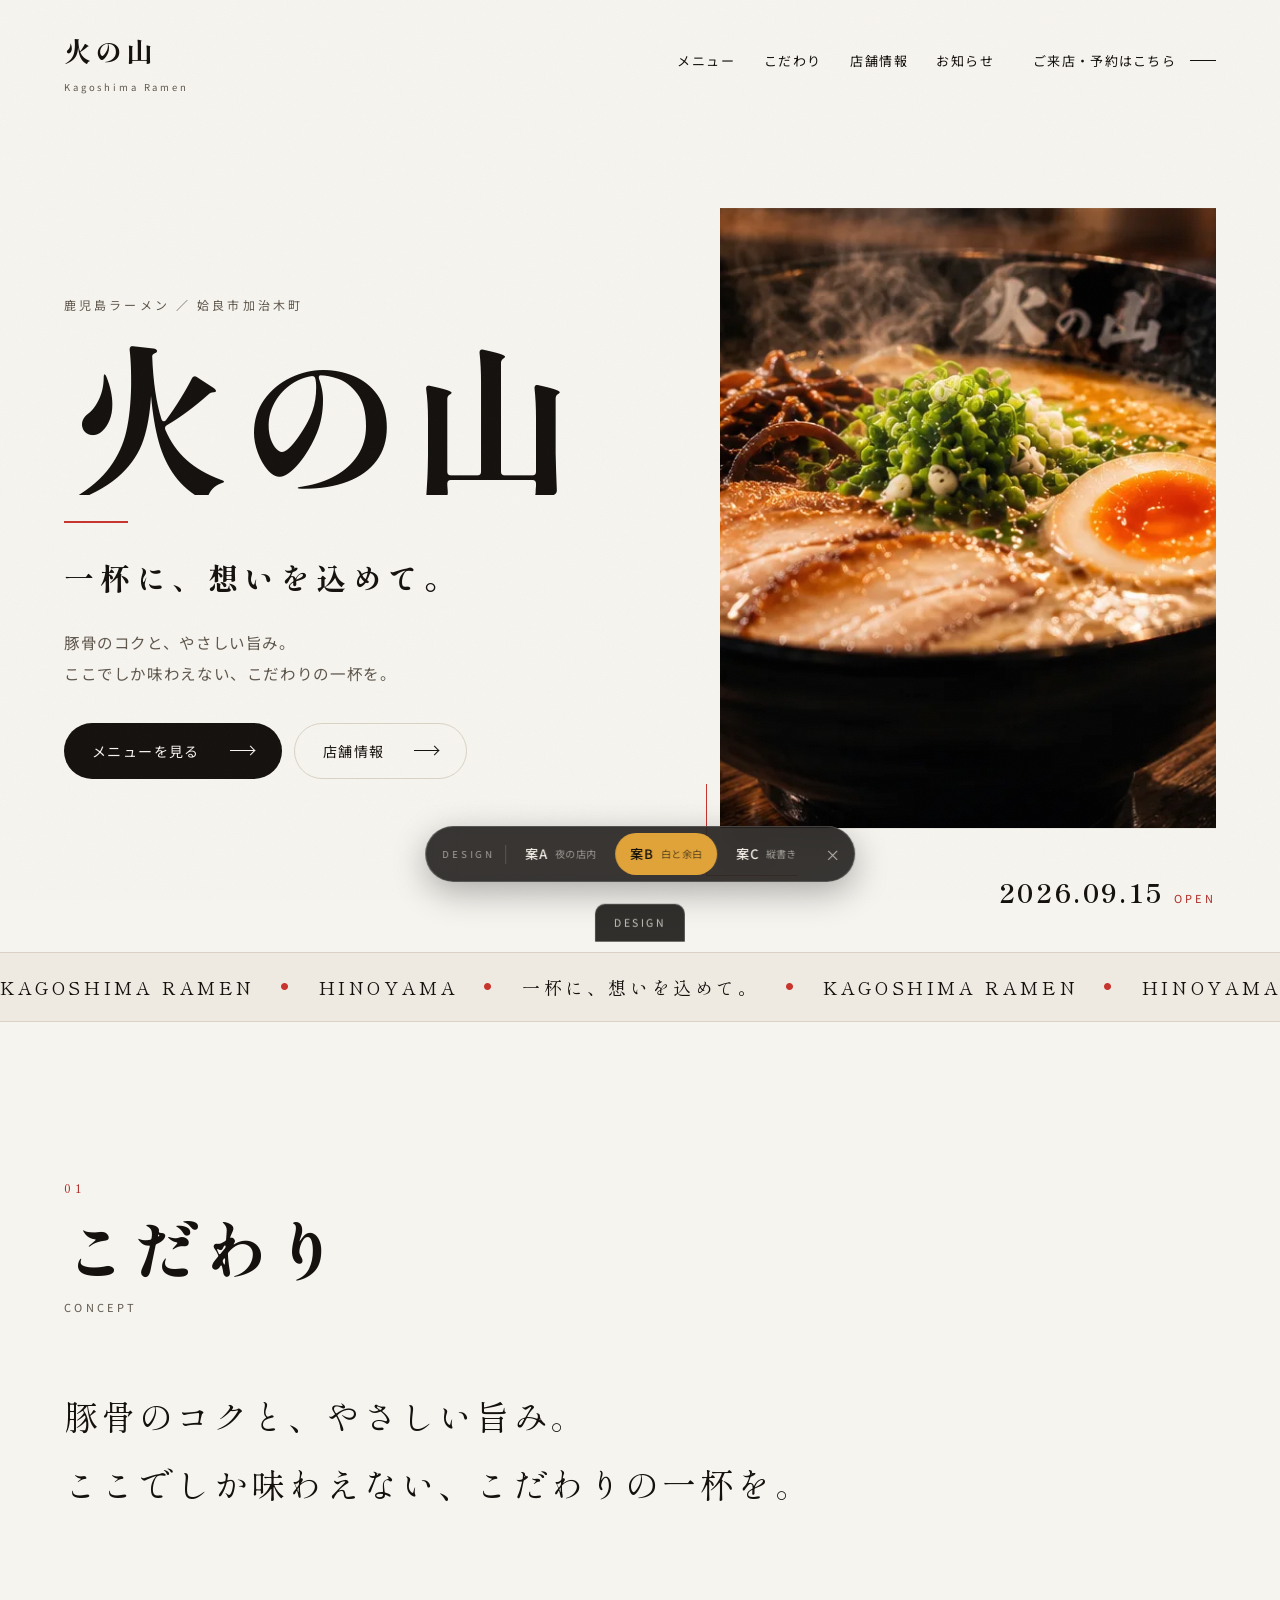
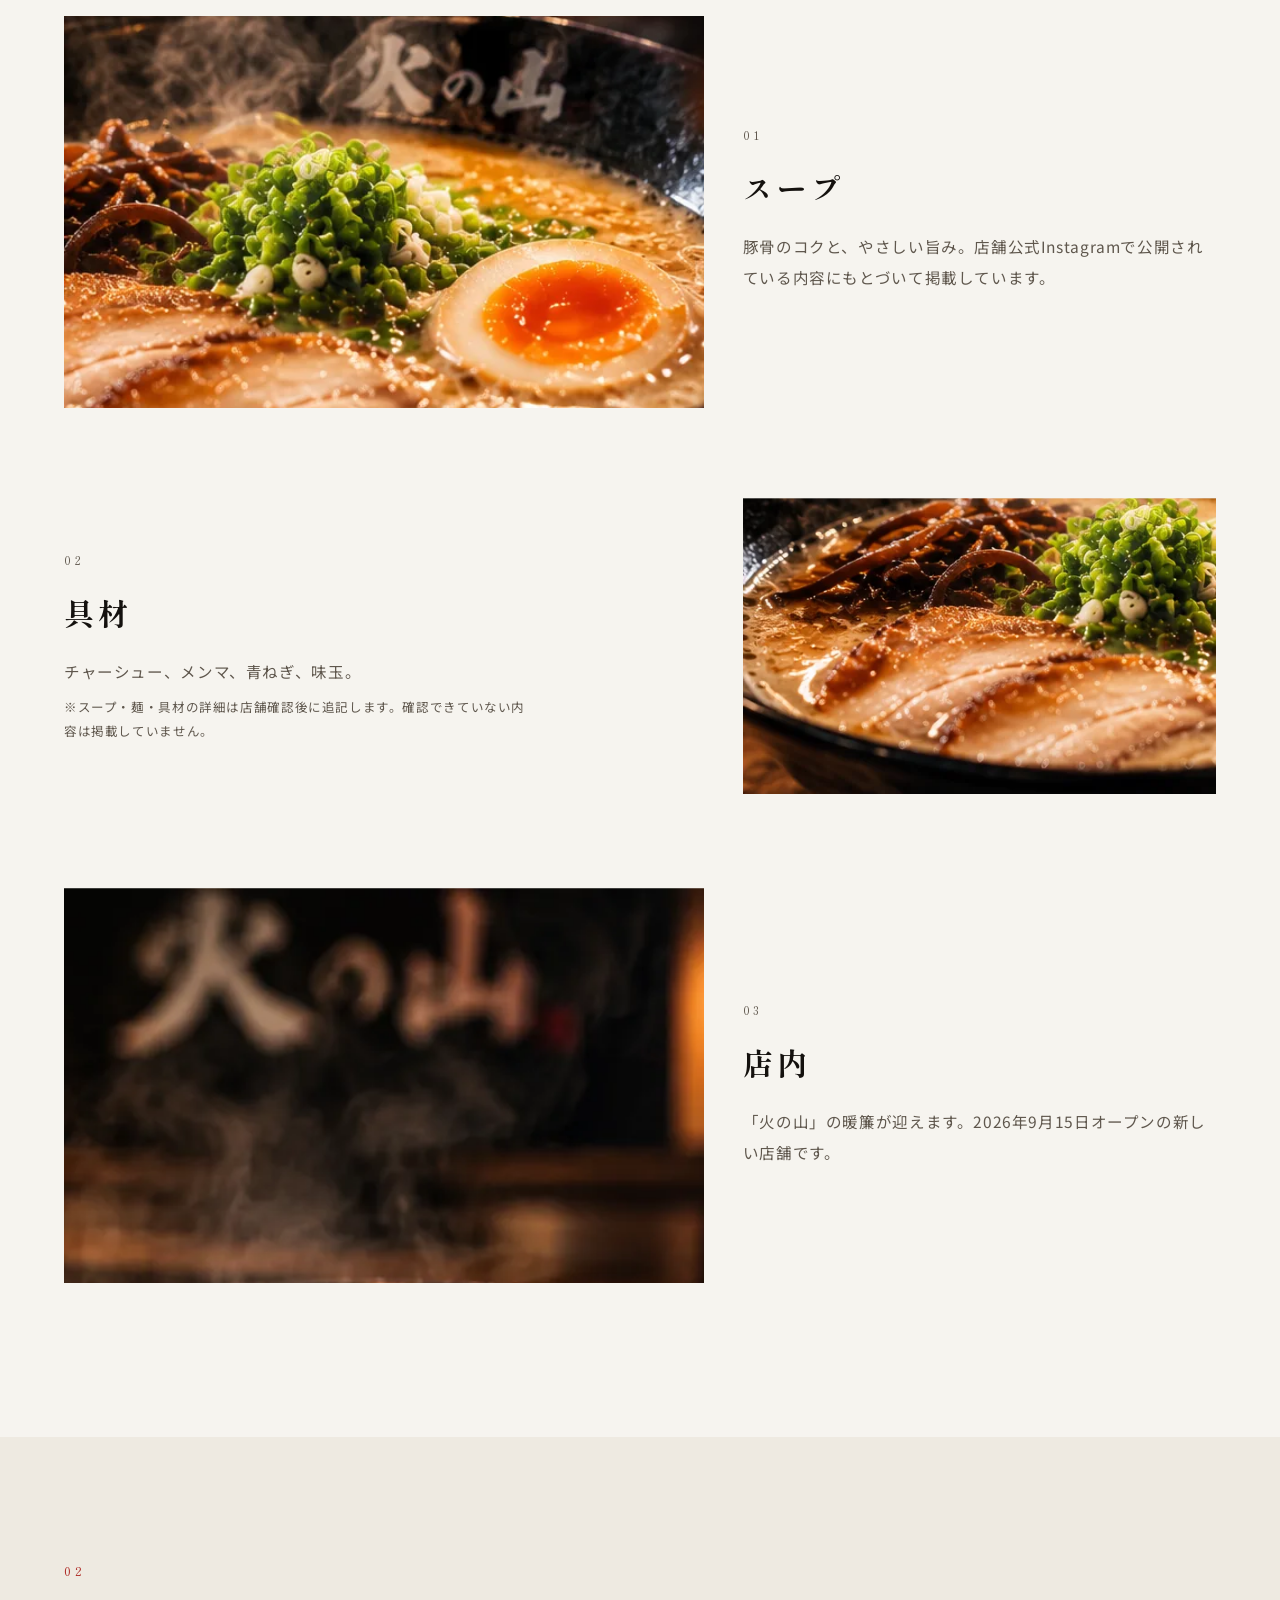
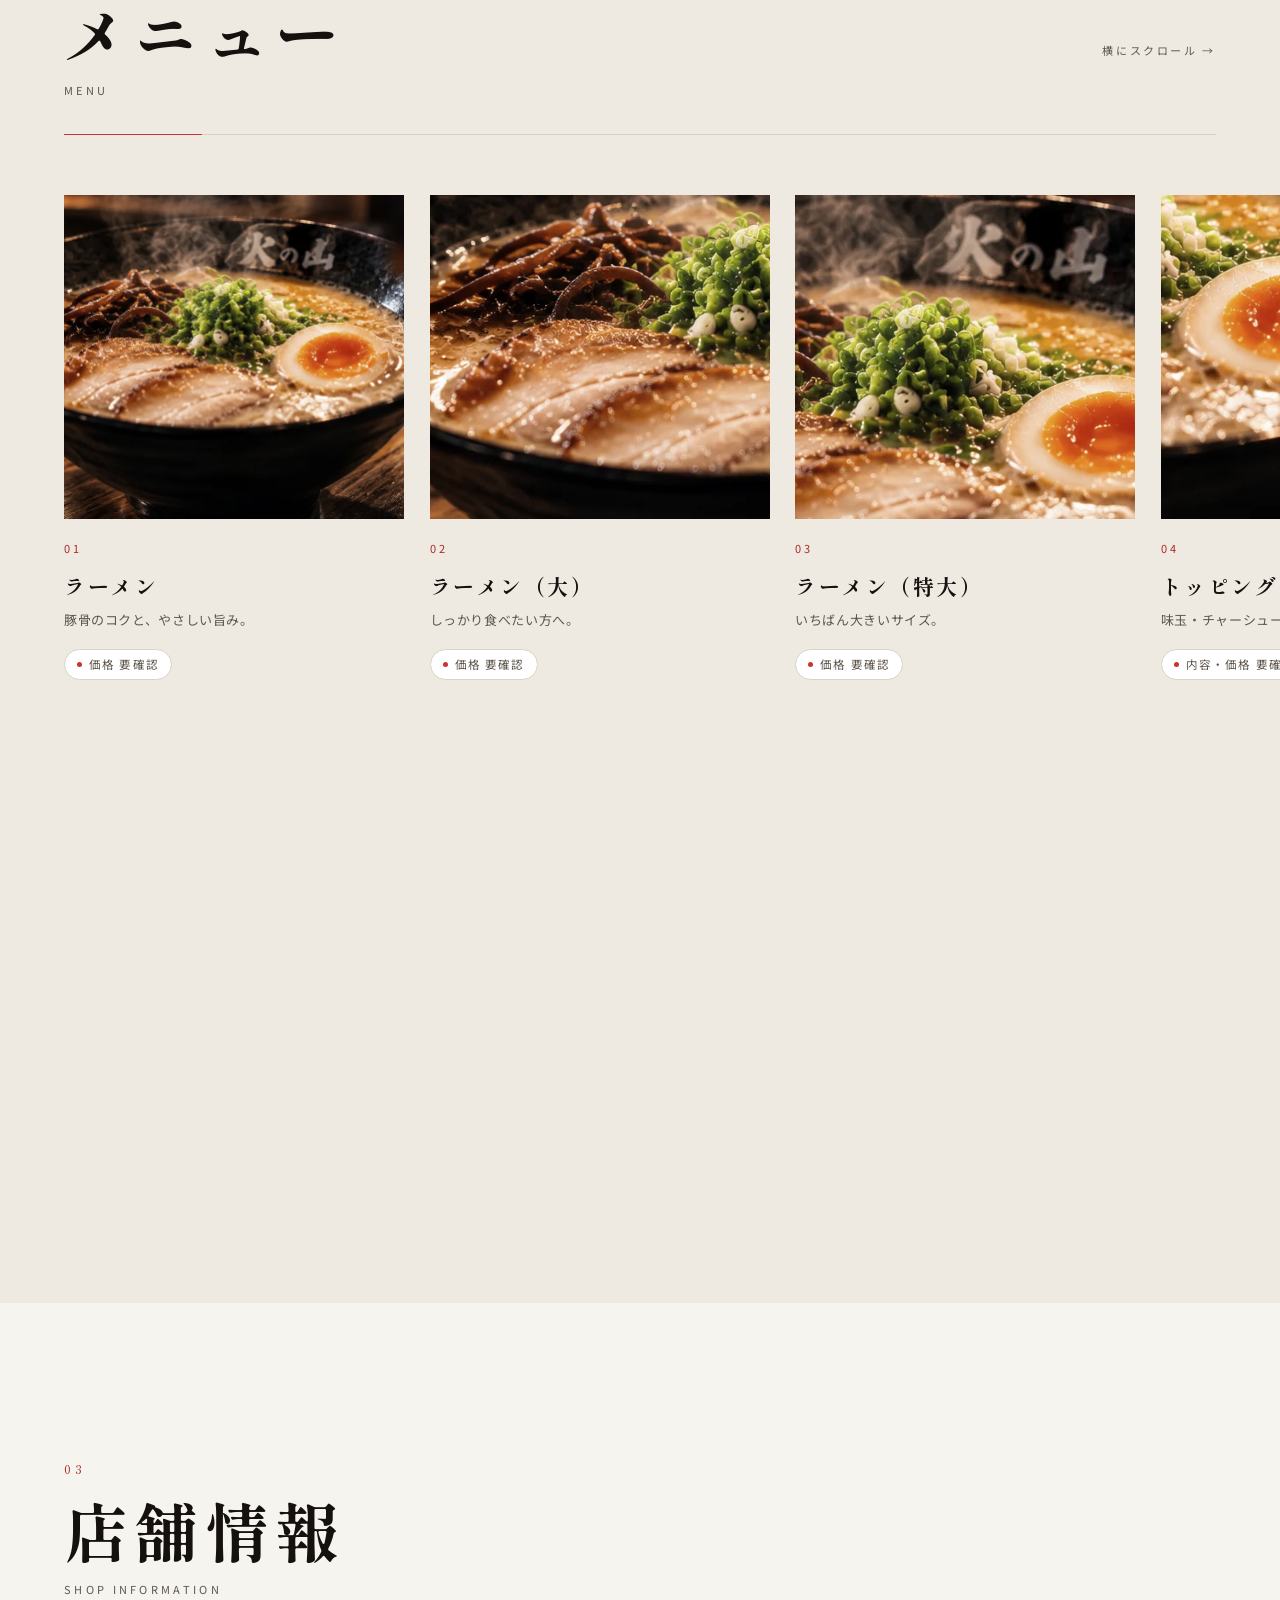
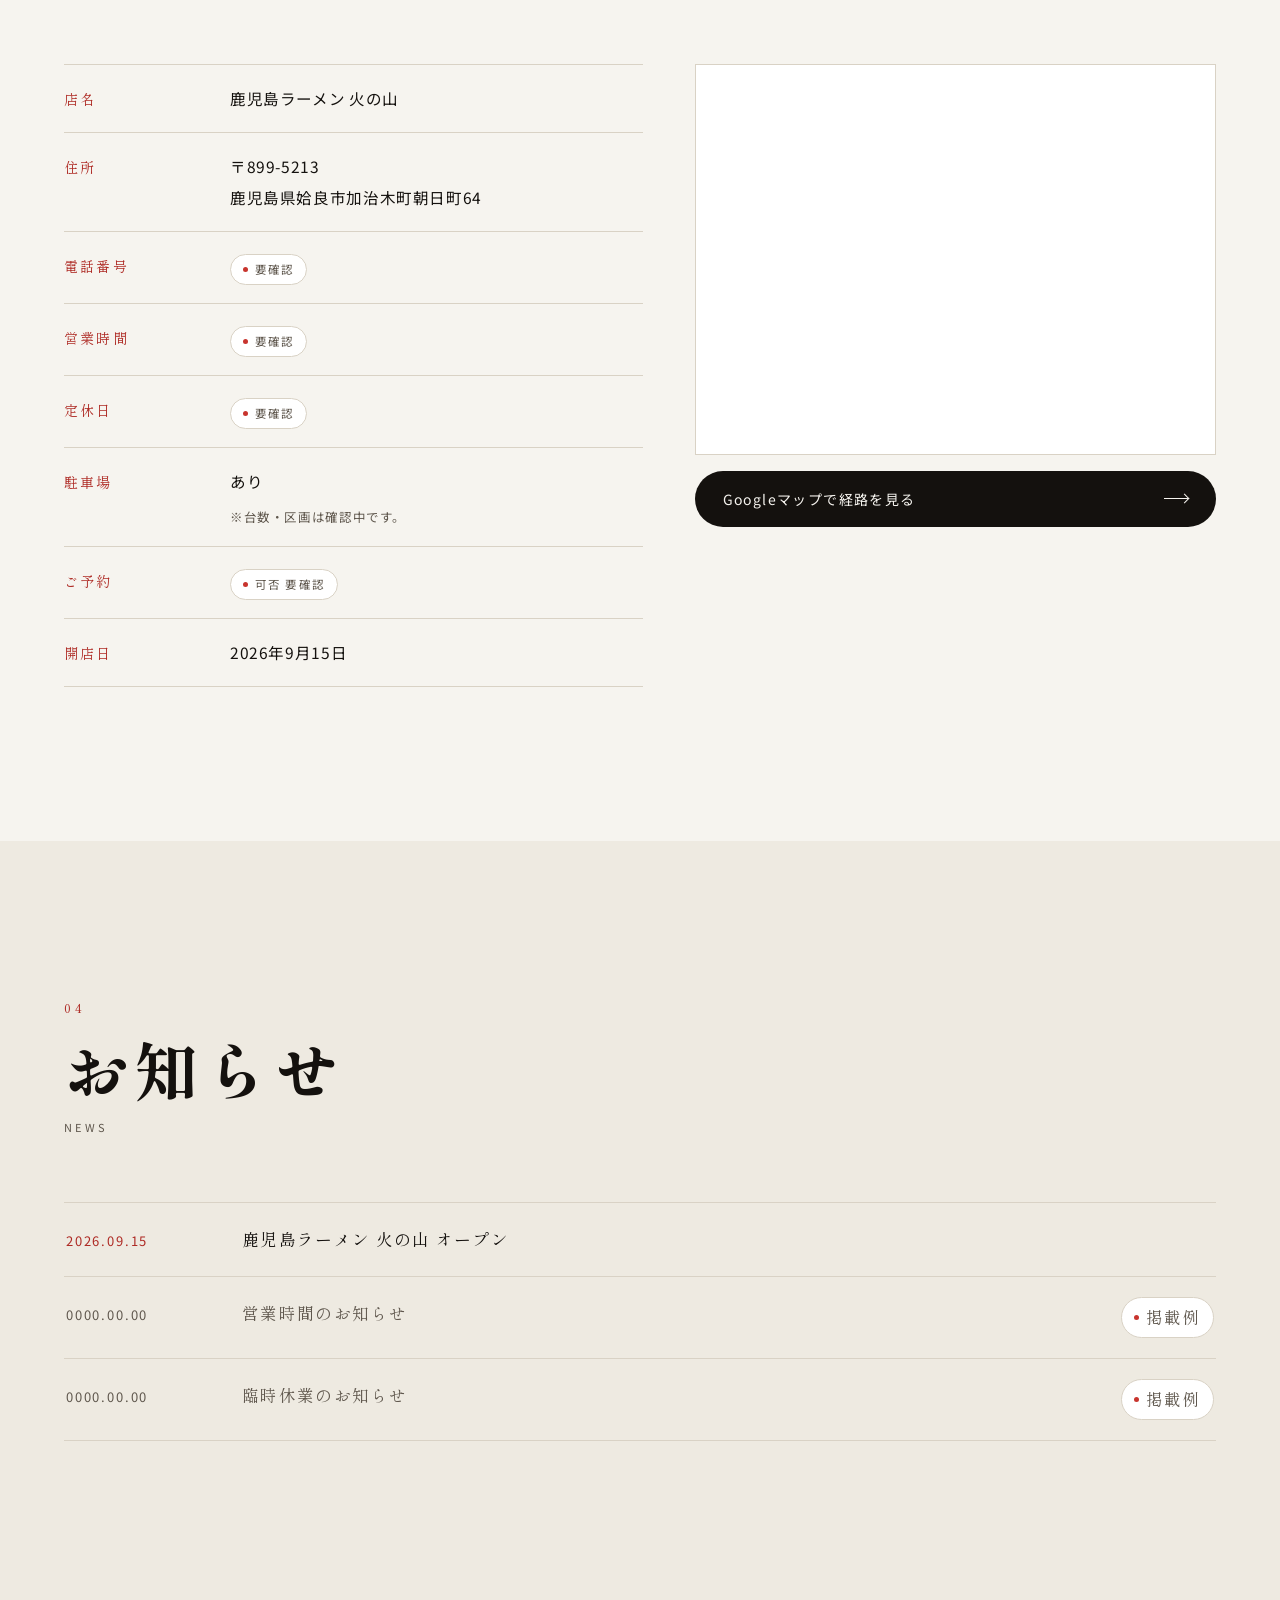
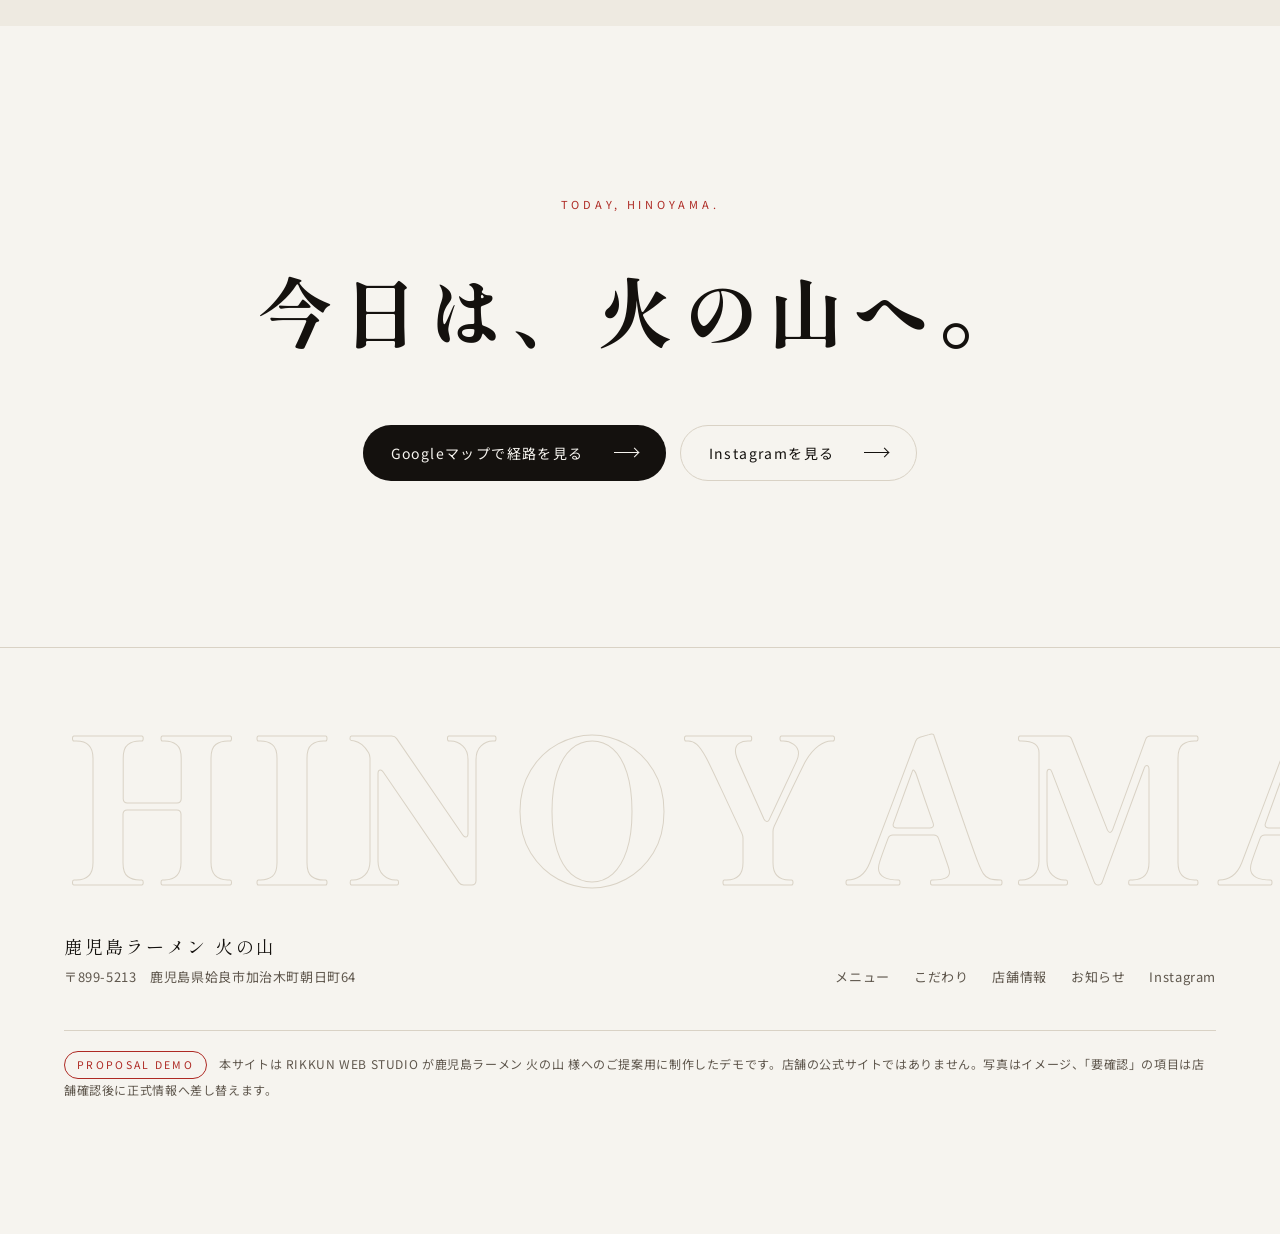
==== commit 41f2aad5: "feat: 3案の切り替えバーを追加し、各案をブラッシュアップ 切り替え - 画面下に案A/案B/案Cの切り替えバーを共通コンポーネントとして追加 - 1/2/3キーでの切り替え、×で格納・下のつまみ" ====
--- a/plan-b.html
+++ b/plan-b.html
@@ -12,12 +12,19 @@
 <meta name="description" content="姶良市加治木町の鹿児島ラーメン 火の山。豚骨のコクと、やさしい旨み。メニュー・店舗情報・アクセスをご案内します。">
 <meta name="robots" content="noindex, nofollow">
 <meta name="theme-color" content="#f6f4ef">
+<meta property="og:type" content="website">
+<meta property="og:title" content="鹿児島ラーメン 火の山｜姶良市加治木町">
+<meta property="og:description" content="豚骨のコクと、やさしい旨み。ここでしか味わえない一杯を。">
+<meta property="og:image" content="assets/img/og.webp">
+<meta property="og:locale" content="ja_JP">
+<meta name="twitter:card" content="summary_large_image">
 <script>document.documentElement.classList.add('js');</script>
 <link rel="icon" href="assets/img/favicon.svg" type="image/svg+xml">
 <link rel="preconnect" href="https://fonts.googleapis.com">
 <link rel="preconnect" href="https://fonts.gstatic.com" crossorigin>
 <link rel="preload" as="image" href="assets/img/dish-main.webp" fetchpriority="high">
 <link rel="stylesheet" href="https://fonts.googleapis.com/css2?family=Noto+Sans+JP:wght@400;500;700&family=Shippori+Mincho+B1:wght@600;700;800&display=swap">
+<link rel="stylesheet" href="assets/css/switcher.css">
 <link rel="stylesheet" href="assets/css/plan-b.css">
 </head>
 
@@ -99,7 +106,7 @@
 
     <div class="rows">
       <div class="row" data-reveal>
-        <figure class="row__fig"><img src="assets/img/d-broth.webp" width="570" height="370" loading="lazy" alt="豚骨スープの表面。細かな油が浮き、湯気が立っている。" data-parallax="-16"></figure>
+        <figure class="row__fig"><img src="assets/img/d-broth.webp" width="570" height="370" loading="lazy" decoding="async" alt="豚骨スープの表面。細かな油が浮き、湯気が立っている。" data-parallax="-16"></figure>
         <div class="row__text">
           <p class="row__no">01</p>
           <h3>スープ</h3>
@@ -107,7 +114,7 @@
         </div>
       </div>
       <div class="row row--rev" data-reveal>
-        <figure class="row__fig"><img src="assets/img/d-chashu.webp" width="520" height="380" loading="lazy" alt="チャーシューとメンマ、青ねぎがのった一杯の具材。" data-parallax="14"></figure>
+        <figure class="row__fig"><img src="assets/img/d-chashu.webp" width="520" height="380" loading="lazy" decoding="async" alt="チャーシューとメンマ、青ねぎがのった一杯の具材。" data-parallax="14"></figure>
         <div class="row__text">
           <p class="row__no">02</p>
           <h3>具材</h3>
@@ -115,7 +122,7 @@
         </div>
       </div>
       <div class="row" data-reveal>
-        <figure class="row__fig"><img src="assets/img/noren.webp" width="640" height="330" loading="lazy" alt="店内に掲げられた「火の山」の暖簾。" data-parallax="-10"></figure>
+        <figure class="row__fig"><img src="assets/img/noren.webp" width="640" height="330" loading="lazy" decoding="async" alt="店内に掲げられた「火の山」の暖簾。" data-parallax="-10"></figure>
         <div class="row__text">
           <p class="row__no">03</p>
           <h3>店内</h3>
@@ -138,30 +145,32 @@
       <p class="hscroll__hint" aria-hidden="true">横にスクロール →</p>
     </div>
 
+    <p class="hscroll__bar" aria-hidden="true"><span data-hbar></span></p>
+
     <div class="hscroll__track" data-htrack>
       <article class="card">
-        <figure><img src="assets/img/dish-main.webp" width="850" height="649" loading="lazy" alt="ラーメン"></figure>
+        <figure><img src="assets/img/dish-main.webp" width="850" height="649" loading="lazy" decoding="async" alt="ラーメン"></figure>
         <p class="card__no">01</p>
         <h3>ラーメン</h3>
         <p class="card__desc">豚骨のコクと、やさしい旨み。</p>
         <p class="card__price"><span class="tbc">価格 要確認</span></p>
       </article>
       <article class="card">
-        <figure><img src="assets/img/d-chashu.webp" width="520" height="380" loading="lazy" alt="ラーメン（大）"></figure>
+        <figure><img src="assets/img/d-chashu.webp" width="520" height="380" loading="lazy" decoding="async" alt="ラーメン（大）"></figure>
         <p class="card__no">02</p>
         <h3>ラーメン（大）</h3>
         <p class="card__desc">しっかり食べたい方へ。</p>
         <p class="card__price"><span class="tbc">価格 要確認</span></p>
       </article>
       <article class="card">
-        <figure><img src="assets/img/d-broth.webp" width="570" height="370" loading="lazy" alt="ラーメン（特大）"></figure>
+        <figure><img src="assets/img/d-broth.webp" width="570" height="370" loading="lazy" decoding="async" alt="ラーメン（特大）"></figure>
         <p class="card__no">03</p>
         <h3>ラーメン（特大）</h3>
         <p class="card__desc">いちばん大きいサイズ。</p>
         <p class="card__price"><span class="tbc">価格 要確認</span></p>
       </article>
       <article class="card">
-        <figure><img src="assets/img/d-egg.webp" width="400" height="350" loading="lazy" alt="トッピング"></figure>
+        <figure><img src="assets/img/d-egg.webp" width="400" height="350" loading="lazy" decoding="async" alt="トッピング"></figure>
         <p class="card__no">04</p>
         <h3>トッピング</h3>
         <p class="card__desc">味玉・チャーシューなど。</p>
@@ -200,7 +209,7 @@
         <div class="map">
           <iframe title="鹿児島ラーメン 火の山 周辺地図（Googleマップ）"
             src="https://www.google.com/maps?q=%E9%B9%BF%E5%85%90%E5%B3%B6%E3%83%A9%E3%83%BC%E3%83%A1%E3%83%B3%20%E7%81%AB%E3%81%AE%E5%B1%B1%20%E9%B9%BF%E5%85%90%E5%B3%B6%E7%9C%8C%E5%A7%B6%E8%89%AF%E5%B8%82%E5%8A%A0%E6%B2%BB%E6%9C%A8%E7%94%BA%E6%9C%9D%E6%97%A5%E7%94%BA64&amp;hl=ja&amp;z=17&amp;output=embed"
-            loading="lazy" referrerpolicy="no-referrer-when-downgrade"></iframe>
+            loading="lazy" decoding="async" referrerpolicy="no-referrer-when-downgrade"></iframe>
         </div>
         <a class="btn btn--wide" href="https://www.google.com/maps/dir/?api=1&amp;destination=%E9%B9%BF%E5%85%90%E5%B3%B6%E3%83%A9%E3%83%BC%E3%83%A1%E3%83%B3%20%E7%81%AB%E3%81%AE%E5%B1%B1%20%E9%B9%BF%E5%85%90%E5%B3%B6%E7%9C%8C%E5%A7%B6%E8%89%AF%E5%B8%82%E5%8A%A0%E6%B2%BB%E6%9C%A8%E7%94%BA%E6%9C%9D%E6%97%A5%E7%94%BA64" target="_blank" rel="noopener"><span>Googleマップで経路を見る</span><i aria-hidden="true"></i></a>
       </div>
@@ -256,6 +265,17 @@
   </div>
 </footer>
 
+
+<!-- ===== デザイン案の切り替え（提案用デモの閲覧補助・実案件化時に削除） ===== -->
+<nav class="pswitch" data-pswitch aria-label="デザイン案の切り替え">
+  <span class="pswitch__label">DESIGN</span>
+  <a href="index.html"><b>案A</b><small>夜の店内</small></a>
+  <a href="plan-b.html"><b>案B</b><small>白と余白</small></a>
+  <a href="plan-c.html"><b>案C</b><small>縦書き</small></a>
+  <button class="pswitch__close" type="button" data-pswitch-close aria-label="切り替えバーを隠す">×</button>
+</nav>
+
 <script src="assets/js/plan-b.js" defer></script>
+<script src="assets/js/switcher.js" defer></script>
 </body>
 </html>
--- a/assets/css/switcher.css
+++ b/assets/css/switcher.css
@@ -0,0 +1,68 @@
+@charset "utf-8";
+/* ==========================================================================
+   デザイン案の切り替えバー（提案用デモの閲覧補助。実案件化時は削除する）
+   3案すべてのページで共通。明るい地・暗い地のどちらでも読めるようにしている。
+   ========================================================================== */
+.pswitch {
+  position: fixed; left: 50%; bottom: 18px; z-index: 200;
+  display: flex; align-items: center; gap: 4px;
+  padding: 6px 6px 6px 16px; border-radius: 999px;
+  background: rgba(14, 12, 10, .82); backdrop-filter: blur(14px) saturate(140%);
+  border: 1px solid rgba(255, 255, 255, .16);
+  box-shadow: 0 10px 34px rgba(0, 0, 0, .3);
+  font-family: "Noto Sans JP", sans-serif; font-size: 13px; letter-spacing: .08em;
+  color: #f2ede4;
+  transform: translate(-50%, 0);
+  transition: transform .5s cubic-bezier(.16, 1, .3, 1), opacity .4s;
+}
+.pswitch[hidden] { display: none; }
+.pswitch.is-away { transform: translate(-50%, 160%); opacity: 0; pointer-events: none; }
+
+.pswitch__label {
+  font-size: 9.5px; letter-spacing: .3em; color: rgba(242, 237, 228, .6);
+  padding-right: 10px; border-right: 1px solid rgba(255, 255, 255, .16);
+}
+.pswitch a {
+  display: inline-flex; align-items: center; gap: 7px;
+  padding: 8px 15px; border-radius: 999px; text-decoration: none; color: inherit;
+  white-space: nowrap; transition: background-color .3s, color .3s;
+}
+.pswitch a b { font-weight: 500; }
+.pswitch a small { font-size: 10px; letter-spacing: .02em; color: rgba(242, 237, 228, .55); }
+.pswitch a:hover { background: rgba(255, 255, 255, .1); }
+.pswitch a[aria-current="page"] { background: #e0a33a; color: #14100a; }
+.pswitch a[aria-current="page"] small { color: rgba(20, 16, 10, .66); }
+.pswitch__close {
+  width: 30px; height: 30px; margin-left: 2px; border-radius: 50%;
+  display: grid; place-items: center; color: rgba(242, 237, 228, .7);
+  background: none; border: 0; cursor: pointer; font-size: 15px; line-height: 1;
+  transition: background-color .3s, color .3s;
+}
+.pswitch__close:hover { background: rgba(255, 255, 255, .12); color: #fff; }
+.pswitch :focus-visible { outline: 2px solid #e0a33a; outline-offset: 3px; }
+
+/* バーに隠れないようページ下端に余白を足す */
+body { padding-bottom: 92px; }
+@media (max-width: 640px) { body { padding-bottom: 74px; } }
+
+/* 隠したあとに戻すための小さなつまみ */
+.pswitch-peek {
+  position: fixed; left: 50%; bottom: 0; z-index: 200; transform: translate(-50%, 110%);
+  padding: 7px 18px 9px; border-radius: 10px 10px 0 0;
+  background: rgba(14, 12, 10, .85); backdrop-filter: blur(10px);
+  border: 1px solid rgba(255, 255, 255, .16); border-bottom: 0;
+  color: rgba(242, 237, 228, .8); font-family: "Noto Sans JP", sans-serif;
+  font-size: 10.5px; letter-spacing: .24em; cursor: pointer;
+  transition: transform .45s cubic-bezier(.16, 1, .3, 1);
+}
+.pswitch-peek.is-on { transform: translate(-50%, 0); }
+
+@media (max-width: 640px) {
+  .pswitch { bottom: 12px; padding-left: 12px; font-size: 12px; gap: 2px; }
+  .pswitch__label { display: none; }
+  .pswitch a { padding: 8px 11px; }
+  .pswitch a small { display: none; }
+}
+@media (prefers-reduced-motion: reduce) {
+  .pswitch, .pswitch-peek { transition: none; }
+}
--- a/assets/css/plan-b.css
+++ b/assets/css/plan-b.css
@@ -43,6 +43,16 @@
 }
 .skip-link:focus { transform: translateY(0); }
 .note { display: block; margin-top: 8px; font-size: 12.5px; line-height: 1.9; color: var(--ink-60); }
+
+/* 固定ヘッダーの下に見出しが潜らないようにする */
+section[id] { scroll-margin-top: 96px; }
+@media (max-width: 960px) { section[id] { scroll-margin-top: 80px; } }
+
+/* 和紙のような地の粒子 */
+body::before {
+  content: ""; position: fixed; inset: 0; z-index: 1; pointer-events: none; opacity: .6;
+  background-image: url("data:image/svg+xml,%3Csvg xmlns='http://www.w3.org/2000/svg' width='170' height='170'%3E%3Cfilter id='n'%3E%3CfeTurbulence type='fractalNoise' baseFrequency='.85' numOctaves='3'/%3E%3C/filter%3E%3Crect width='170' height='170' filter='url(%23n)' opacity='.04'/%3E%3C/svg%3E");
+}
 
 /* 未確認情報 */
 .tbc {
@@ -163,7 +173,11 @@
 .hero__copy { margin-top: 20px; color: var(--ink-60); }
 .hero__cta { margin-top: 34px; display: flex; flex-wrap: wrap; gap: 12px; }
 .hero__fig { position: relative; }
-.hero__fig img { width: 100%; aspect-ratio: 4 / 5; object-fit: cover; }
+.hero__fig > img { width: 100%; aspect-ratio: 4 / 5; object-fit: cover; }
+.hero__fig::after {
+  content: ""; position: absolute; left: -14px; bottom: -14px; width: 92px; height: 92px;
+  border-left: 1px solid var(--red); border-bottom: 1px solid var(--red); pointer-events: none;
+}
 @media (max-width: 899px) { .hero__fig img { aspect-ratio: 4 / 3; } }
 .hero__fig figcaption { margin-top: 10px; font-size: 11px; color: var(--ink-60); letter-spacing: .06em; }
 .hero__open {
@@ -213,16 +227,34 @@
 .hscroll { position: relative; background: var(--paper2); }
 .hscroll__sticky { padding-block: var(--sec); overflow: hidden; }
 @media (min-width: 901px) {
+  /* 画面の高さに収める：はみ出すと上が切れてしまうため、写真の高さをvh基準にする */
   .hscroll__sticky {
-    position: sticky; top: 0; min-height: 100vh;
-    display: flex; flex-direction: column; justify-content: center; gap: clamp(30px, 4vw, 56px);
-    padding-block: clamp(60px, 8vw, 90px);
+    position: sticky; top: 0; height: 100vh;
+    display: flex; flex-direction: column; justify-content: center; gap: clamp(20px, 2.6vw, 38px);
+    padding-block: clamp(86px, 9vw, 116px) clamp(36px, 4vw, 64px);  /* 上は固定ヘッダーぶん */
   }
+  .hscroll__sticky .shead { margin-bottom: 0; }
+  .hscroll__bar { margin-bottom: 0; }
+  .card { flex: 0 0 clamp(300px, 26vw, 390px); }
+  .card img { height: clamp(180px, 36vh, 380px); aspect-ratio: auto; }
+}
+/* 画面の高さが低いときはさらに詰める */
+@media (min-width: 901px) and (max-height: 840px) {
+  .hscroll__sticky { padding-block: 74px 24px; gap: 12px; }
+  .hscroll__sticky .shead__title .line > i { font-size: clamp(26px, 3vw, 38px); }
+  .hscroll__sticky .shead { gap: 2px; }
+  .card img { height: clamp(140px, 27vh, 240px); }
+  .card h3 { font-size: 18px; }
+  .card__desc { font-size: 12px; }
 }
 .hscroll__head { display: flex; justify-content: space-between; align-items: flex-end; gap: 30px; }
 .hscroll__hint { font-size: 11px; letter-spacing: .24em; color: var(--ink-60); padding-bottom: 40px; }
+.hscroll__bar { height: 1px; margin: 0 var(--pad) 26px; background: var(--line); }
+.hscroll__bar span { display: block; height: 100%; width: 12%; background: var(--red); transition: width .1s linear; }
 .hscroll__track { display: flex; gap: clamp(16px, 2vw, 28px); padding-inline: var(--pad); will-change: transform; }
-.card { flex: 0 0 min(340px, 74vw); }
+.card { flex: 0 0 min(340px, 74vw); transition: transform .6s var(--e); }
+.card:hover { transform: translateY(-6px); }
+.card:focus-within { outline: 2px solid var(--red); outline-offset: 8px; }
 .card figure { overflow: hidden; }
 .card img { width: 100%; aspect-ratio: 3 / 4; object-fit: cover; transition: transform 1.1s var(--e), filter .8s var(--e); filter: grayscale(.25); }
 .card:hover img { transform: scale(1.06); filter: none; }
@@ -236,6 +268,7 @@
 }
 @media (max-width: 900px), (prefers-reduced-motion: reduce) {
   .hscroll { height: auto !important; }
+  .hscroll__bar { display: none; }
   .hscroll__sticky { position: static; height: auto; }
   .hscroll__track {
     transform: none !important; display: grid; grid-template-columns: repeat(2, 1fr);
